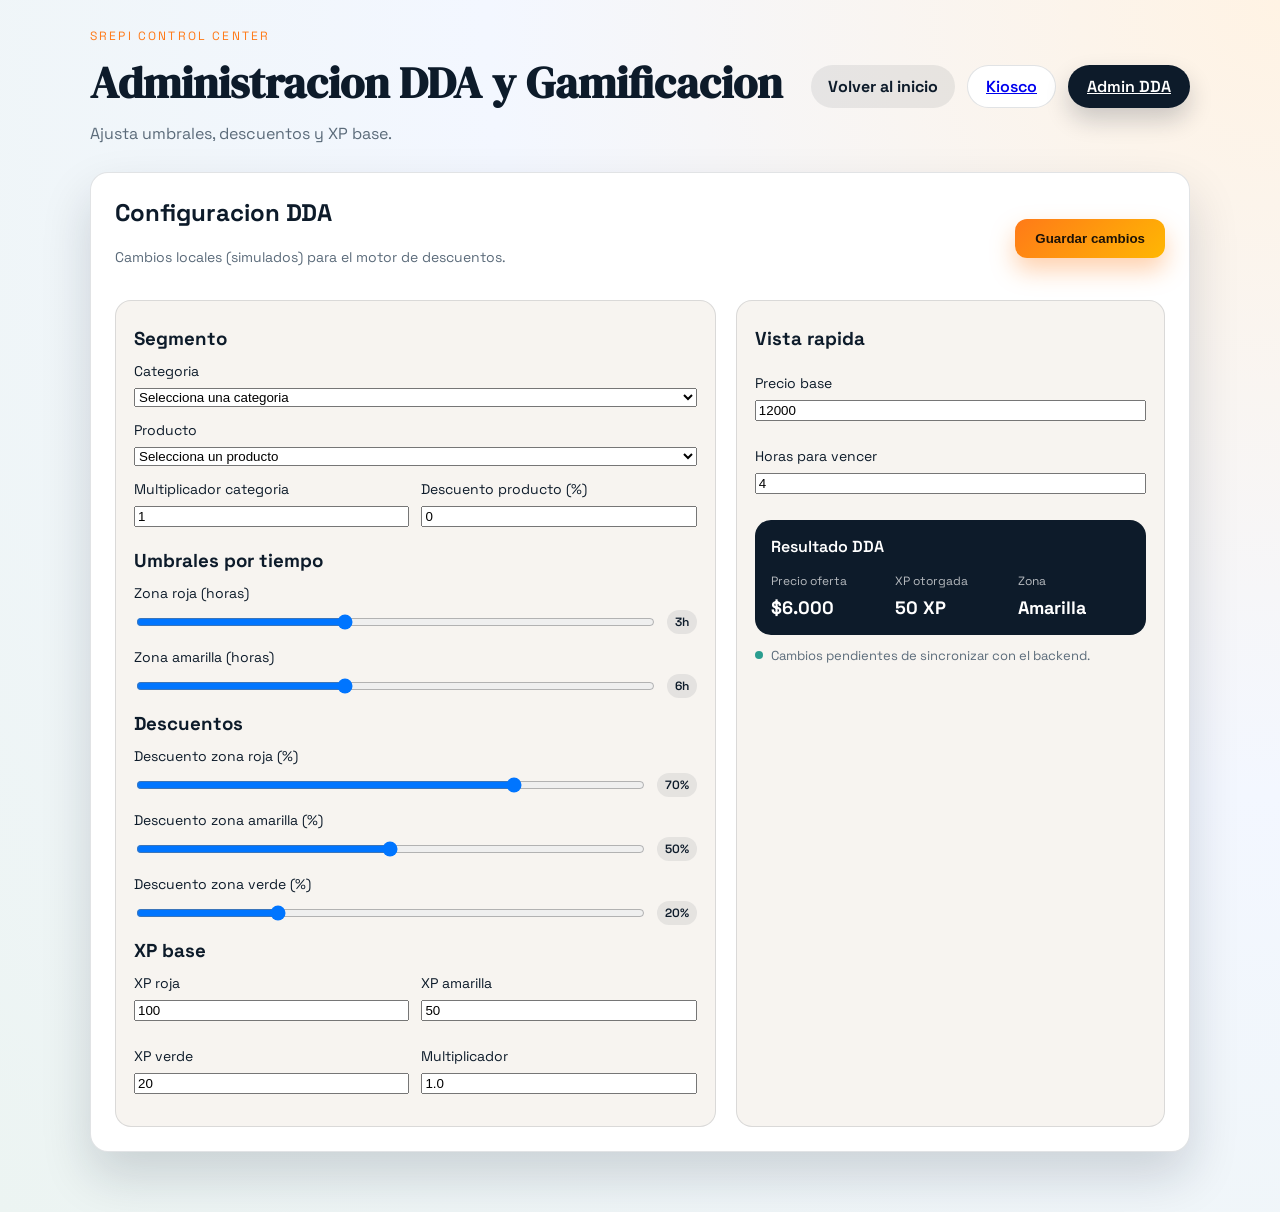
==== frontend/views/admin.html @ 781c7455 "feat: panel admin" ====
<!DOCTYPE html>
<html lang="es">
<head>
    <meta charset="UTF-8">
    <meta name="viewport" content="width=device-width, initial-width=1.0">
    <title>SREPI - Administracion DDA</title>
    <link rel="stylesheet" href="../css/style.css">
</head>
<body>
    <div class="page">
        <header class="hero">
            <div class="hero-text">
                <p class="eyebrow">SREPI Control Center</p>
                <h1>Administracion DDA y Gamificacion</h1>
                <p class="hero-sub">Ajusta umbrales, descuentos y XP base.</p>
            </div>
            <div class="hero-actions">
                <a class="btn-secundario" href="../index.html">Volver al inicio</a>
                <a class="tab-btn" href="./kiosco.html">Kiosco</a>
                <a class="tab-btn is-active" href="./admin.html">Admin DDA</a>
            </div>
        </header>

        <main class="views">
            <section class="view view-active">
                <div class="card admin-card">
                    <div class="admin-header">
                        <div>
                            <h2>Configuracion DDA</h2>
                            <p class="descripcion">Cambios locales (simulados) para el motor de descuentos.</p>
                        </div>
                        <div class="admin-actions">
                            <span id="guardar-estado" class="estado-guardado"></span>
                            <button class="btn-primario" id="guardar-config">Guardar cambios</button>
                        </div>
                    </div>

                    <div class="admin-grid">
                        <form class="panel" id="dda-form">
                            <h3>Segmento</h3>
                            <label class="field">
                                <span>Categoria</span>
                                <select id="categoria-select">
                                    <option value="">Selecciona una categoria</option>
                                </select>
                            </label>
                            <label class="field">
                                <span>Producto</span>
                                <select id="producto-select">
                                    <option value="">Selecciona un producto</option>
                                </select>
                            </label>
                            <div class="split">
                                <label class="field">
                                    <span>Multiplicador categoria</span>
                                    <input type="number" id="categoria-multiplicador" value="1.0" min="0.5" max="3" step="0.1">
                                </label>
                                <label class="field">
                                    <span>Descuento producto (%)</span>
                                    <input type="number" id="producto-descuento" value="0" min="-20" max="40" step="1">
                                </label>
                            </div>

                            <h3>Umbrales por tiempo</h3>
                            <label class="field">
                                <span>Zona roja (horas)</span>
                                <div class="field-row">
                                    <input type="range" id="dda-roja-horas" min="1" max="6" value="3">
                                    <span class="chip" id="dda-roja-horas-val">3h</span>
                                </div>
                            </label>
                            <label class="field">
                                <span>Zona amarilla (horas)</span>
                                <div class="field-row">
                                    <input type="range" id="dda-amarilla-horas" min="2" max="12" value="6">
                                    <span class="chip" id="dda-amarilla-horas-val">6h</span>
                                </div>
                            </label>

                            <h3>Descuentos</h3>
                            <label class="field">
                                <span>Descuento zona roja (%)</span>
                                <div class="field-row">
                                    <input type="range" id="dda-desc-roja" min="10" max="90" value="70">
                                    <span class="chip" id="dda-desc-roja-val">70%</span>
                                </div>
                            </label>
                            <label class="field">
                                <span>Descuento zona amarilla (%)</span>
                                <div class="field-row">
                                    <input type="range" id="dda-desc-amarilla" min="10" max="90" value="50">
                                    <span class="chip" id="dda-desc-amarilla-val">50%</span>
                                </div>
                            </label>
                            <label class="field">
                                <span>Descuento zona verde (%)</span>
                                <div class="field-row">
                                    <input type="range" id="dda-desc-verde" min="5" max="60" value="20">
                                    <span class="chip" id="dda-desc-verde-val">20%</span>
                                </div>
                            </label>

                            <h3>XP base</h3>
                            <div class="split">
                                <label class="field">
                                    <span>XP roja</span>
                                    <input type="number" id="xp-roja" value="100" min="10" step="10">
                                </label>
                                <label class="field">
                                    <span>XP amarilla</span>
                                    <input type="number" id="xp-amarilla" value="50" min="10" step="10">
                                </label>
                                <label class="field">
                                    <span>XP verde</span>
                                    <input type="number" id="xp-verde" value="20" min="5" step="5">
                                </label>
                                <label class="field">
                                    <span>Multiplicador</span>
                                    <input type="number" id="xp-multiplicador" value="1.0" min="0.5" max="3" step="0.1">
                                </label>
                            </div>
                        </form>

                        <div class="panel preview">
                            <h3>Vista rapida</h3>
                            <label class="field">
                                <span>Precio base</span>
                                <input type="number" id="preview-precio" value="12000" min="1000" step="500">
                            </label>
                            <label class="field">
                                <span>Horas para vencer</span>
                                <input type="number" id="preview-horas" value="4" min="1" step="1">
                            </label>

                            <div class="preview-card">
                                <p class="preview-title">Resultado DDA</p>
                                <div class="preview-grid">
                                    <div>
                                        <span class="muted">Precio oferta</span>
                                        <p class="preview-value" id="preview-precio-oferta">$0</p>
                                    </div>
                                    <div>
                                        <span class="muted">XP otorgada</span>
                                        <p class="preview-value" id="preview-xp">0 XP</p>
                                    </div>
                                    <div>
                                        <span class="muted">Zona</span>
                                        <p class="preview-value" id="preview-zona">-</p>
                                    </div>
                                </div>
                            </div>

                            <div class="panel-note">
                                <span class="dot"></span>
                                Cambios pendientes de sincronizar con el backend.
                            </div>
                        </div>
                    </div>
                </div>
            </section>
        </main>
    </div>

    <script src="../js/admin.js" defer></script>
</body>
</html>
---- frontend/css/style.css ----
@import url('https://fonts.googleapis.com/css2?family=DM+Serif+Display&family=Space+Grotesk:wght@400;500;600;700&display=swap');

:root {
    --ink: #0d1b2a;
    --muted: #5b6b7a;
    --accent: #ff7a18;
    --accent-2: #2a9d8f;
    --surface: #ffffff;
    --surface-2: #f7f4f0;
    --stroke: rgba(13, 27, 42, 0.12);
    --shadow: 0 24px 50px rgba(13, 27, 42, 0.16);
}

* {
    box-sizing: border-box;
}

body { 
    font-family: 'Space Grotesk', sans-serif; 
    color: var(--ink);
    text-align: center; 
    background: radial-gradient(circle at top right, #fff3e4 0%, #f3f7ff 45%, #ecf4f2 100%);
    margin: 0; 
    padding: 28px 20px 60px; 
}

.page {
    max-width: 1100px;
    margin: 0 auto;
}

.hero {
    display: flex;
    align-items: center;
    justify-content: space-between;
    gap: 20px;
    margin-bottom: 28px;
    text-align: left;
}

.hero-text h1 {
    font-family: 'DM Serif Display', serif;
    font-size: clamp(28px, 4vw, 44px);
    margin: 8px 0 10px;
}

.hero-sub {
    color: var(--muted);
    max-width: 520px;
    margin: 0;
}

.eyebrow {
    text-transform: uppercase;
    letter-spacing: 0.18em;
    font-size: 12px;
    color: var(--accent);
    margin: 0;
}

.hero-actions {
    display: flex;
    gap: 12px;
    flex-wrap: wrap;
}

.landing {
    display: flex;
    justify-content: center;
}

.landing-grid {
    display: grid;
    grid-template-columns: repeat(2, minmax(0, 1fr));
    gap: 20px;
    width: 100%;
}

.link-card {
    display: flex;
    flex-direction: column;
    justify-content: space-between;
    gap: 18px;
    padding: 24px;
    border-radius: 18px;
    text-align: left;
    text-decoration: none;
    color: inherit;
    background: var(--surface);
    border: 1px solid var(--stroke);
    box-shadow: var(--shadow);
    transition: transform 0.2s ease, box-shadow 0.2s ease;
}

.link-card:hover {
    transform: translateY(-4px);
    box-shadow: 0 28px 60px rgba(13, 27, 42, 0.2);
}

.link-eyebrow {
    text-transform: uppercase;
    letter-spacing: 0.18em;
    font-size: 11px;
    color: var(--accent-2);
    margin: 0 0 8px;
}

.link-cta {
    display: inline-flex;
    align-items: center;
    gap: 8px;
    font-weight: 700;
    color: var(--ink);
    padding: 10px 14px;
    border-radius: 999px;
    background: rgba(13, 27, 42, 0.08);
    width: fit-content;
}

.tab-btn {
    border: 1px solid var(--stroke);
    background: var(--surface);
    padding: 10px 18px;
    border-radius: 999px;
    font-weight: 600;
    cursor: pointer;
    transition: transform 0.2s ease, box-shadow 0.2s ease;
}

.tab-btn.is-active {
    background: var(--ink);
    color: #fff;
    box-shadow: 0 12px 24px rgba(13, 27, 42, 0.2);
}

.tab-btn:active {
    transform: translateY(1px);
}

.views {
    display: grid;
    gap: 24px;
}

.view {
    display: none;
}

.view-active {
    display: block;
    animation: fadeUp 0.35s ease;
}

.card {
    background: var(--surface);
    border-radius: 18px;
    padding: 24px;
    box-shadow: var(--shadow);
    border: 1px solid var(--stroke);
}

.contenedor { 
    max-width: 520px; 
    margin: 0 auto; 
}

h2 { 
    color: var(--ink); 
    margin-top: 0; 
}

.descripcion {
    color: var(--muted); 
    font-size: 14px;
}

/* Estilos de la etiqueta de red */
.badge-edge { 
    display: inline-block; 
    color: white; 
    padding: 5px 10px; 
    border-radius: 20px; 
    font-size: 12px; 
    font-weight: bold; 
    margin-bottom: 15px; 
}
.badge-online { background-color: #28a745; }
.badge-offline { background-color: #dc3545; }

/* Contenedores del escáner y resultados */
#reader { 
    width: 100%; 
    border-radius: 8px; 
    overflow: hidden; 
}

#resultado { 
    margin-top: 20px; 
    padding: 15px; 
    border-radius: 8px; 
    display: none; 
    text-align: left;
}

/* Estados de respuesta */
.success { background-color: #e8f5e9; border: 2px solid #28a745; }
.warning { background-color: #fff3cd; border: 2px solid #ffeeba; }
.error { background-color: #ffebee; border: 2px solid #dc3545; }

.datos p { margin: 5px 0; font-size: 15px; }

.btn-recargar { 
    background-color: #007bff; 
    color: white; 
    border: none; 
    padding: 10px 20px; 
    border-radius: 5px; 
    cursor: pointer; 
    margin-top: 15px; 
    width: 100%; 
    font-weight: bold;
}

.admin-card {
    text-align: left;
}

.admin-header {
    display: flex;
    align-items: center;
    justify-content: space-between;
    gap: 20px;
    margin-bottom: 20px;
}

.admin-actions {
    display: inline-flex;
    align-items: center;
    gap: 12px;
}

.estado-guardado {
    font-size: 12px;
    color: var(--muted);
}

.btn-primario {
    background: linear-gradient(135deg, var(--accent), #ffb703);
    color: #1c1208;
    border: none;
    padding: 12px 20px;
    border-radius: 12px;
    font-weight: 700;
    cursor: pointer;
    box-shadow: 0 12px 24px rgba(255, 122, 24, 0.35);
}

.btn-secundario {
    background: rgba(13, 27, 42, 0.08);
    color: var(--ink);
    border: 1px solid transparent;
    padding: 10px 16px;
    border-radius: 999px;
    font-weight: 700;
    text-decoration: none;
    display: inline-flex;
    align-items: center;
    gap: 8px;
}

.admin-grid {
    display: grid;
    grid-template-columns: minmax(0, 1.4fr) minmax(0, 1fr);
    gap: 20px;
}

.panel {
    background: var(--surface-2);
    padding: 18px;
    border-radius: 16px;
    border: 1px solid var(--stroke);
}

.panel h3 {
    margin: 8px 0 12px;
}

.field {
    display: flex;
    flex-direction: column;
    gap: 8px;
    margin-bottom: 14px;
    font-size: 14px;
}

.field input[type="number"],
.field input[type="range"] {
    width: 100%;
}

.field-row {
    display: flex;
    align-items: center;
    gap: 10px;
}

.chip {
    background: rgba(13, 27, 42, 0.08);
    padding: 4px 8px;
    border-radius: 999px;
    font-size: 12px;
    font-weight: 600;
}

.split {
    display: grid;
    grid-template-columns: repeat(2, minmax(0, 1fr));
    gap: 12px;
}

.preview {
    display: flex;
    flex-direction: column;
    gap: 12px;
}

.preview-card {
    background: #0d1b2a;
    color: #fff;
    border-radius: 16px;
    padding: 16px;
}

.preview-title {
    margin: 0 0 12px;
    font-weight: 600;
}

.preview-grid {
    display: grid;
    grid-template-columns: repeat(3, minmax(0, 1fr));
    gap: 12px;
}

.preview-value {
    font-size: 18px;
    font-weight: 700;
    margin: 6px 0 0;
}

.muted {
    color: rgba(255, 255, 255, 0.7);
    font-size: 12px;
}

.panel-note {
    display: flex;
    align-items: center;
    gap: 8px;
    font-size: 13px;
    color: var(--muted);
}

.dot {
    width: 8px;
    height: 8px;
    border-radius: 50%;
    background: var(--accent-2);
    display: inline-block;
}

@keyframes fadeUp {
    from {
        opacity: 0;
        transform: translateY(10px);
    }
    to {
        opacity: 1;
        transform: translateY(0);
    }
}

@media (max-width: 900px) {
    .hero {
        flex-direction: column;
        align-items: flex-start;
    }

    .landing-grid {
        grid-template-columns: 1fr;
    }

    .admin-grid {
        grid-template-columns: 1fr;
    }

    .preview-grid {
        grid-template-columns: 1fr;
    }
}
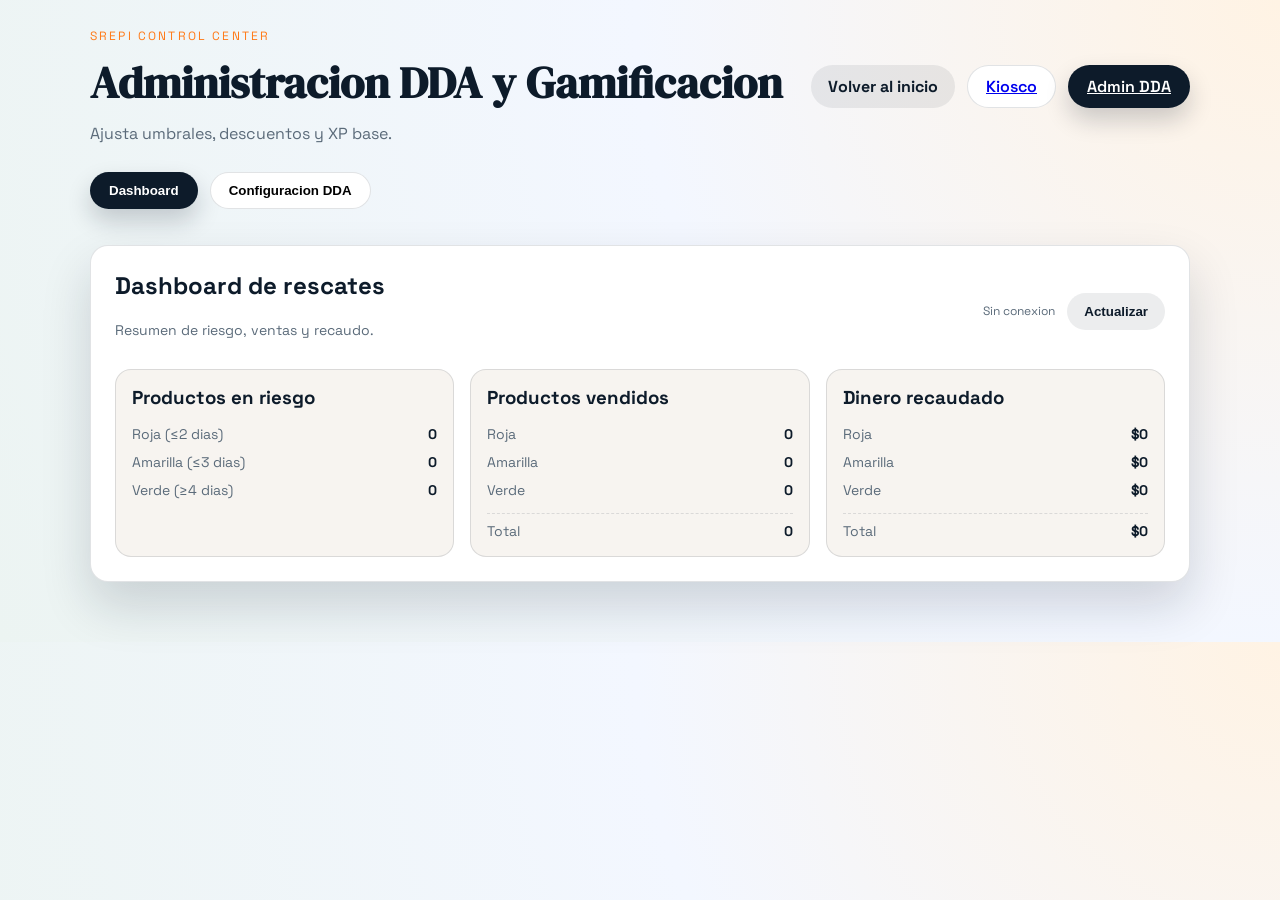
==== commit 4fb5838c: "feat: Dasboard panel admin" ====
--- a/frontend/views/admin.html
+++ b/frontend/views/admin.html
@@ -22,7 +22,85 @@
         </header>
 
         <main class="views">
-            <section class="view view-active">
+            <div class="admin-tabs">
+                <button class="tab-btn admin-tab is-active" data-target="dashboard-view">Dashboard</button>
+                <button class="tab-btn admin-tab" data-target="dda-view">Configuracion DDA</button>
+            </div>
+
+            <section class="view view-active" id="dashboard-view">
+                <div class="card dashboard-card">
+                    <div class="dashboard-header">
+                        <div>
+                            <h2>Dashboard de rescates</h2>
+                            <p class="descripcion">Resumen de riesgo, ventas y recaudo.</p>
+                        </div>
+                        <div class="dashboard-actions">
+                            <span id="dashboard-estado" class="estado-guardado"></span>
+                            <button class="btn-secundario" id="dashboard-refresh">Actualizar</button>
+                        </div>
+                    </div>
+
+                    <div class="dashboard-grid">
+                        <div class="metric-card">
+                            <h3>Productos en riesgo</h3>
+                            <div class="metric-row">
+                                <span class="metric-label">Roja (≤2 dias)</span>
+                                <span class="metric-value" id="riesgo-roja">0</span>
+                            </div>
+                            <div class="metric-row">
+                                <span class="metric-label">Amarilla (≤3 dias)</span>
+                                <span class="metric-value" id="riesgo-amarilla">0</span>
+                            </div>
+                            <div class="metric-row">
+                                <span class="metric-label">Verde (≥4 dias)</span>
+                                <span class="metric-value" id="riesgo-verde">0</span>
+                            </div>
+                        </div>
+
+                        <div class="metric-card">
+                            <h3>Productos vendidos</h3>
+                            <div class="metric-row">
+                                <span class="metric-label">Roja</span>
+                                <span class="metric-value" id="ventas-roja">0</span>
+                            </div>
+                            <div class="metric-row">
+                                <span class="metric-label">Amarilla</span>
+                                <span class="metric-value" id="ventas-amarilla">0</span>
+                            </div>
+                            <div class="metric-row">
+                                <span class="metric-label">Verde</span>
+                                <span class="metric-value" id="ventas-verde">0</span>
+                            </div>
+                            <div class="metric-row metric-total">
+                                <span class="metric-label">Total</span>
+                                <span class="metric-value" id="ventas-total">0</span>
+                            </div>
+                        </div>
+
+                        <div class="metric-card">
+                            <h3>Dinero recaudado</h3>
+                            <div class="metric-row">
+                                <span class="metric-label">Roja</span>
+                                <span class="metric-value" id="recaudo-roja">$0</span>
+                            </div>
+                            <div class="metric-row">
+                                <span class="metric-label">Amarilla</span>
+                                <span class="metric-value" id="recaudo-amarilla">$0</span>
+                            </div>
+                            <div class="metric-row">
+                                <span class="metric-label">Verde</span>
+                                <span class="metric-value" id="recaudo-verde">$0</span>
+                            </div>
+                            <div class="metric-row metric-total">
+                                <span class="metric-label">Total</span>
+                                <span class="metric-value" id="recaudo-total">$0</span>
+                            </div>
+                        </div>
+                    </div>
+                </div>
+            </section>
+
+            <section class="view" id="dda-view">
                 <div class="card admin-card">
                     <div class="admin-header">
                         <div>
@@ -35,6 +113,53 @@
                         </div>
                     </div>
 
+                    <div class="dda-hero">
+                        <div class="dda-hero-header">
+                            <h3>Configuracion del Motor DDA</h3>
+                            <span class="dda-hero-note">Los cambios se aplican automaticamente a los productos activos.</span>
+                        </div>
+                        <div class="dda-hero-grid">
+                            <div class="dda-slider">
+                                <div class="dda-slider-header">
+                                    <span class="dda-icon">🔻</span>
+                                    <span class="dda-label">Descuento max permitido</span>
+                                    <span class="dda-value" id="dda-desc-roja-val">70%</span>
+                                </div>
+                                <input type="range" id="dda-desc-roja" min="10" max="90" value="70">
+                            </div>
+                            <div class="dda-slider">
+                                <div class="dda-slider-header">
+                                    <span class="dda-icon">⏱️</span>
+                                    <span class="dda-label">Umbral (≤2 dias)</span>
+                                    <span class="dda-value" id="dda-roja-dias-val">2d</span>
+                                </div>
+                                <input type="range" id="dda-roja-dias" min="1" max="3" value="2">
+                            </div>
+                            <div class="dda-slider">
+                                <div class="dda-slider-header">
+                                    <span class="dda-icon">🏆</span>
+                                    <span class="dda-label">Multiplicador XP</span>
+                                    <span class="dda-value" id="xp-multiplicador-val">1.0x</span>
+                                </div>
+                                <input type="range" id="xp-multiplicador" min="0.5" max="3" step="0.1" value="1.0">
+                            </div>
+                            <div class="dda-slider">
+                                <div class="dda-slider-header">
+                                    <span class="dda-icon">🕒</span>
+                                    <span class="dda-label">Tiempo limite reserva</span>
+                                    <span class="dda-value" id="dda-reserva-valor-val">2 horas</span>
+                                </div>
+                                <div class="dda-reserva-row">
+                                    <input type="range" id="dda-reserva-valor" min="1" max="24" step="1" value="2">
+                                    <select id="dda-reserva-unidad">
+                                        <option value="horas">Horas</option>
+                                        <option value="dias">Dias</option>
+                                    </select>
+                                </div>
+                            </div>
+                        </div>
+                    </div>
+
                     <div class="admin-grid">
                         <form class="panel" id="dda-form">
                             <h3>Segmento</h3>
@@ -63,28 +188,14 @@
 
                             <h3>Umbrales por tiempo</h3>
                             <label class="field">
-                                <span>Zona roja (horas)</span>
+                                <span>Zona amarilla (dias)</span>
                                 <div class="field-row">
-                                    <input type="range" id="dda-roja-horas" min="1" max="6" value="3">
-                                    <span class="chip" id="dda-roja-horas-val">3h</span>
-                                </div>
-                            </label>
-                            <label class="field">
-                                <span>Zona amarilla (horas)</span>
-                                <div class="field-row">
-                                    <input type="range" id="dda-amarilla-horas" min="2" max="12" value="6">
-                                    <span class="chip" id="dda-amarilla-horas-val">6h</span>
+                                    <input type="range" id="dda-amarilla-dias" min="2" max="7" value="3">
+                                    <span class="chip" id="dda-amarilla-dias-val">3d</span>
                                 </div>
                             </label>
 
                             <h3>Descuentos</h3>
-                            <label class="field">
-                                <span>Descuento zona roja (%)</span>
-                                <div class="field-row">
-                                    <input type="range" id="dda-desc-roja" min="10" max="90" value="70">
-                                    <span class="chip" id="dda-desc-roja-val">70%</span>
-                                </div>
-                            </label>
                             <label class="field">
                                 <span>Descuento zona amarilla (%)</span>
                                 <div class="field-row">
@@ -114,10 +225,6 @@
                                     <span>XP verde</span>
                                     <input type="number" id="xp-verde" value="20" min="5" step="5">
                                 </label>
-                                <label class="field">
-                                    <span>Multiplicador</span>
-                                    <input type="number" id="xp-multiplicador" value="1.0" min="0.5" max="3" step="0.1">
-                                </label>
                             </div>
                         </form>
 
@@ -128,8 +235,8 @@
                                 <input type="number" id="preview-precio" value="12000" min="1000" step="500">
                             </label>
                             <label class="field">
-                                <span>Horas para vencer</span>
-                                <input type="number" id="preview-horas" value="4" min="1" step="1">
+                                <span>Dias para vencer</span>
+                                <input type="number" id="preview-dias" value="4" min="1" step="1">
                             </label>
 
                             <div class="preview-card">
--- a/frontend/css/style.css
+++ b/frontend/css/style.css
@@ -142,6 +142,12 @@
     gap: 24px;
 }
 
+.admin-tabs {
+    display: inline-flex;
+    gap: 12px;
+    margin-bottom: 12px;
+}
+
 .view {
     display: none;
 }
@@ -225,6 +231,108 @@
     text-align: left;
 }
 
+.dda-hero {
+    background: radial-gradient(circle at top left, rgba(255, 64, 64, 0.18), rgba(15, 10, 10, 0.95)),
+        linear-gradient(135deg, #241615, #140c0c 70%);
+    border-radius: 18px;
+    padding: 22px;
+    border: 1px solid rgba(255, 86, 86, 0.35);
+    box-shadow: 0 20px 40px rgba(15, 6, 6, 0.35);
+    color: #f4e7e2;
+    margin-bottom: 20px;
+}
+
+.dda-hero-header {
+    display: flex;
+    align-items: center;
+    justify-content: space-between;
+    gap: 16px;
+    margin-bottom: 18px;
+}
+
+.dda-hero-header h3 {
+    margin: 0;
+    font-size: 20px;
+    font-weight: 700;
+    color: #ff6b6b;
+}
+
+.dda-hero-note {
+    font-size: 12px;
+    color: rgba(244, 231, 226, 0.7);
+}
+
+.dda-hero-grid {
+    display: grid;
+    grid-template-columns: repeat(4, minmax(0, 1fr));
+    gap: 16px;
+}
+
+.dda-slider {
+    background: rgba(255, 255, 255, 0.04);
+    border: 1px solid rgba(255, 255, 255, 0.08);
+    border-radius: 14px;
+    padding: 14px;
+    display: flex;
+    flex-direction: column;
+    gap: 12px;
+}
+
+.dda-slider-header {
+    display: flex;
+    align-items: center;
+    justify-content: space-between;
+    gap: 8px;
+    font-size: 13px;
+}
+
+.dda-icon {
+    font-size: 14px;
+}
+
+.dda-label {
+    flex: 1;
+}
+
+.dda-value {
+    font-weight: 700;
+    color: #ff8b8b;
+}
+
+.dda-hero input[type="range"] {
+    width: 100%;
+    appearance: none;
+    height: 6px;
+    border-radius: 999px;
+    background: rgba(255, 255, 255, 0.12);
+    outline: none;
+}
+
+.dda-hero input[type="range"]::-webkit-slider-thumb {
+    appearance: none;
+    width: 18px;
+    height: 18px;
+    border-radius: 50%;
+    background: #ff3b3b;
+    box-shadow: 0 0 12px rgba(255, 59, 59, 0.6);
+    border: 2px solid #ffe0e0;
+}
+
+.dda-hero input[type="range"]::-moz-range-thumb {
+    width: 18px;
+    height: 18px;
+    border-radius: 50%;
+    background: #ff3b3b;
+    box-shadow: 0 0 12px rgba(255, 59, 59, 0.6);
+    border: 2px solid #ffe0e0;
+}
+
+.dda-hero input[type="range"]::-moz-range-track {
+    height: 6px;
+    border-radius: 999px;
+    background: rgba(255, 255, 255, 0.12);
+}
+
 .admin-header {
     display: flex;
     align-items: center;
@@ -324,6 +432,65 @@
     gap: 12px;
 }
 
+.dashboard-card {
+    text-align: left;
+}
+
+.dashboard-header {
+    display: flex;
+    align-items: center;
+    justify-content: space-between;
+    gap: 16px;
+    margin-bottom: 16px;
+}
+
+.dashboard-actions {
+    display: inline-flex;
+    align-items: center;
+    gap: 12px;
+}
+
+.dashboard-grid {
+    display: grid;
+    grid-template-columns: repeat(3, minmax(0, 1fr));
+    gap: 16px;
+}
+
+.metric-card {
+    background: var(--surface-2);
+    border: 1px solid var(--stroke);
+    border-radius: 16px;
+    padding: 16px;
+    display: flex;
+    flex-direction: column;
+    gap: 10px;
+}
+
+.metric-card h3 {
+    margin: 0 0 6px;
+}
+
+.metric-row {
+    display: flex;
+    justify-content: space-between;
+    align-items: center;
+    font-size: 14px;
+}
+
+.metric-label {
+    color: var(--muted);
+}
+
+.metric-value {
+    font-weight: 700;
+}
+
+.metric-total {
+    border-top: 1px dashed var(--stroke);
+    padding-top: 8px;
+    margin-top: 4px;
+}
+
 .preview-card {
     background: #0d1b2a;
     color: #fff;
@@ -397,4 +564,31 @@
     .preview-grid {
         grid-template-columns: 1fr;
     }
+
+    .dda-hero-grid {
+        grid-template-columns: 1fr;
+    }
+
+    .dashboard-grid {
+        grid-template-columns: 1fr;
+    }
+}
+
+.dda-reserva-row {
+    display: flex;
+    align-items: center;
+    gap: 10px;
+}
+
+.dda-reserva-row select {
+    background: rgba(255, 255, 255, 0.08);
+    color: #f4e7e2;
+    border: 1px solid rgba(255, 255, 255, 0.2);
+    border-radius: 10px;
+    padding: 6px 10px;
+    font-size: 12px;
+}
+
+.dda-reserva-row option {
+    color: #0d1b2a;
 }
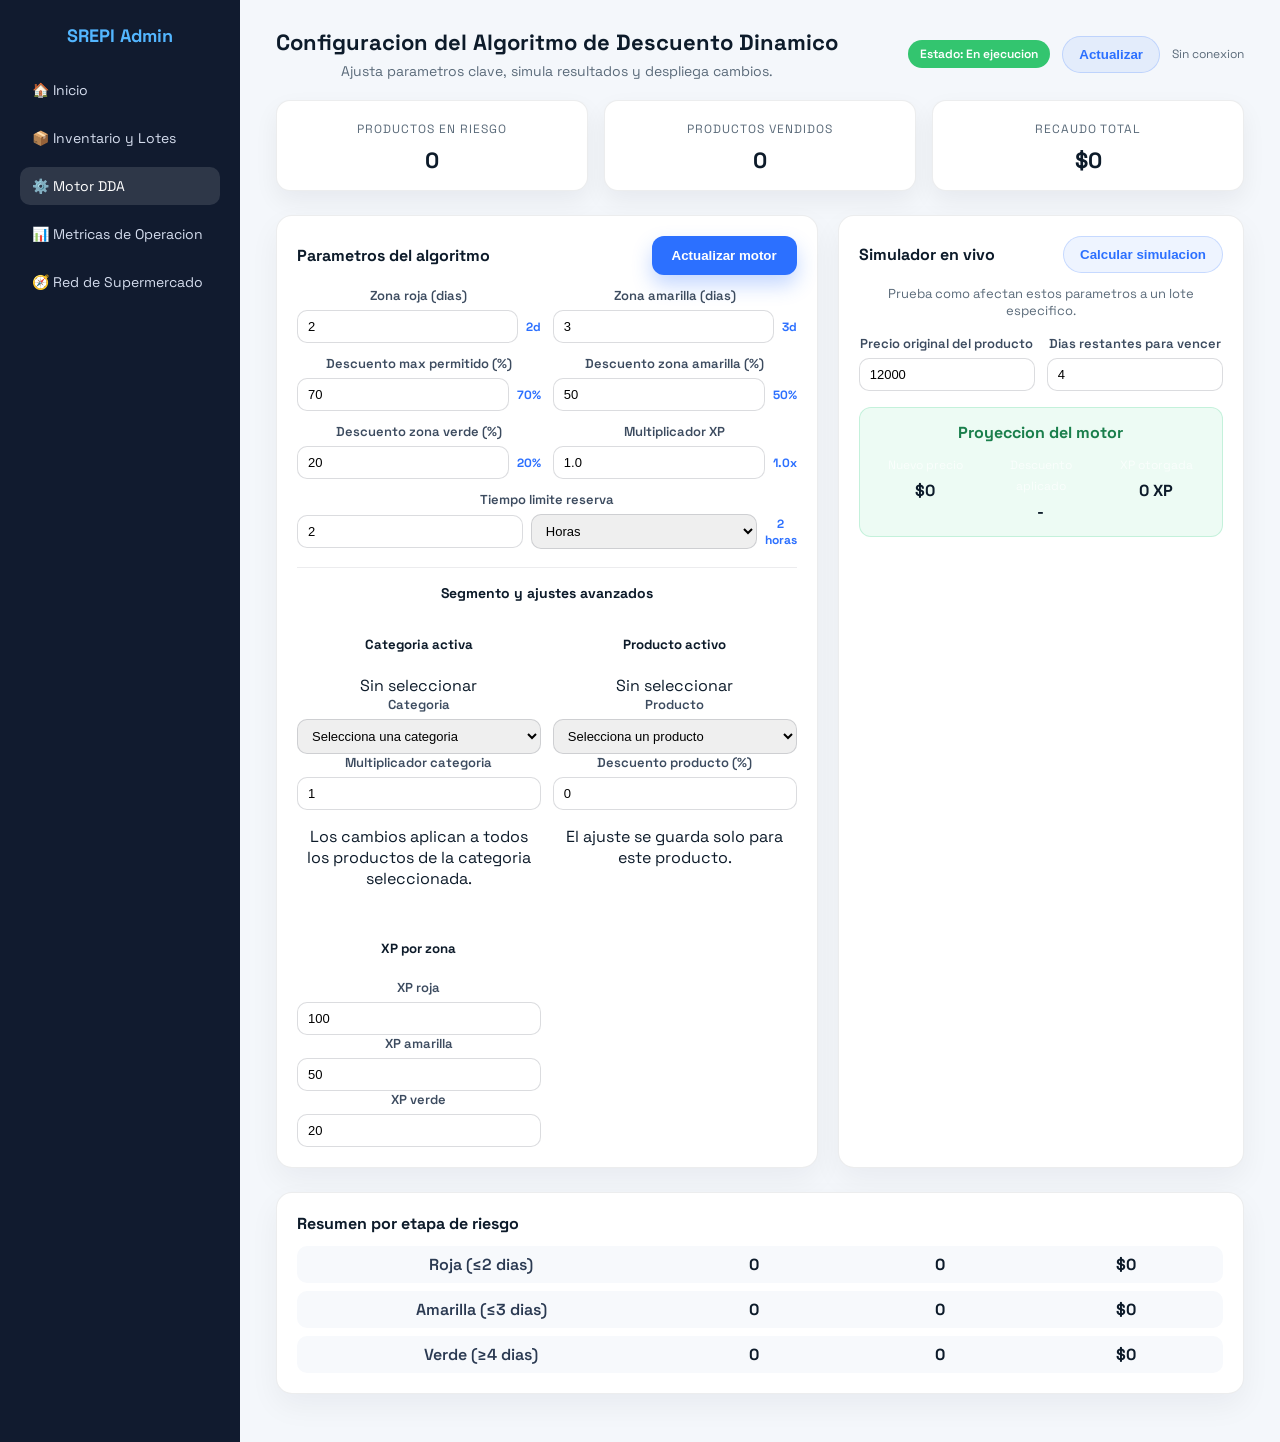
==== commit 628a5c6f: "feat: Ajustes visuales  panel admin" ====
--- a/frontend/views/admin.html
+++ b/frontend/views/admin.html
@@ -6,261 +6,232 @@
     <title>SREPI - Administracion DDA</title>
     <link rel="stylesheet" href="../css/style.css">
 </head>
-<body>
-    <div class="page">
-        <header class="hero">
-            <div class="hero-text">
-                <p class="eyebrow">SREPI Control Center</p>
-                <h1>Administracion DDA y Gamificacion</h1>
-                <p class="hero-sub">Ajusta umbrales, descuentos y XP base.</p>
-            </div>
-            <div class="hero-actions">
-                <a class="btn-secundario" href="../index.html">Volver al inicio</a>
-                <a class="tab-btn" href="./kiosco.html">Kiosco</a>
-                <a class="tab-btn is-active" href="./admin.html">Admin DDA</a>
-            </div>
-        </header>
-
-        <main class="views">
-            <div class="admin-tabs">
-                <button class="tab-btn admin-tab is-active" data-target="dashboard-view">Dashboard</button>
-                <button class="tab-btn admin-tab" data-target="dda-view">Configuracion DDA</button>
-            </div>
-
-            <section class="view view-active" id="dashboard-view">
-                <div class="card dashboard-card">
-                    <div class="dashboard-header">
-                        <div>
-                            <h2>Dashboard de rescates</h2>
-                            <p class="descripcion">Resumen de riesgo, ventas y recaudo.</p>
-                        </div>
-                        <div class="dashboard-actions">
-                            <span id="dashboard-estado" class="estado-guardado"></span>
-                            <button class="btn-secundario" id="dashboard-refresh">Actualizar</button>
-                        </div>
-                    </div>
-
-                    <div class="dashboard-grid">
-                        <div class="metric-card">
-                            <h3>Productos en riesgo</h3>
-                            <div class="metric-row">
-                                <span class="metric-label">Roja (≤2 dias)</span>
-                                <span class="metric-value" id="riesgo-roja">0</span>
-                            </div>
-                            <div class="metric-row">
-                                <span class="metric-label">Amarilla (≤3 dias)</span>
-                                <span class="metric-value" id="riesgo-amarilla">0</span>
-                            </div>
-                            <div class="metric-row">
-                                <span class="metric-label">Verde (≥4 dias)</span>
-                                <span class="metric-value" id="riesgo-verde">0</span>
-                            </div>
-                        </div>
-
-                        <div class="metric-card">
-                            <h3>Productos vendidos</h3>
-                            <div class="metric-row">
-                                <span class="metric-label">Roja</span>
-                                <span class="metric-value" id="ventas-roja">0</span>
-                            </div>
-                            <div class="metric-row">
-                                <span class="metric-label">Amarilla</span>
-                                <span class="metric-value" id="ventas-amarilla">0</span>
-                            </div>
-                            <div class="metric-row">
-                                <span class="metric-label">Verde</span>
-                                <span class="metric-value" id="ventas-verde">0</span>
-                            </div>
-                            <div class="metric-row metric-total">
-                                <span class="metric-label">Total</span>
-                                <span class="metric-value" id="ventas-total">0</span>
-                            </div>
-                        </div>
-
-                        <div class="metric-card">
-                            <h3>Dinero recaudado</h3>
-                            <div class="metric-row">
-                                <span class="metric-label">Roja</span>
-                                <span class="metric-value" id="recaudo-roja">$0</span>
-                            </div>
-                            <div class="metric-row">
-                                <span class="metric-label">Amarilla</span>
-                                <span class="metric-value" id="recaudo-amarilla">$0</span>
-                            </div>
-                            <div class="metric-row">
-                                <span class="metric-label">Verde</span>
-                                <span class="metric-value" id="recaudo-verde">$0</span>
-                            </div>
-                            <div class="metric-row metric-total">
-                                <span class="metric-label">Total</span>
-                                <span class="metric-value" id="recaudo-total">$0</span>
-                            </div>
-                        </div>
-                    </div>
+<body class="admin-page">
+    <div class="admin-shell">
+        <aside class="admin-sidebar">
+            <div class="sidebar-brand">SREPI Admin</div>
+            <nav class="sidebar-nav">
+                <a class="sidebar-link" href="../index.html">🏠 Inicio</a>
+                <a class="sidebar-link" href="#">📦 Inventario y Lotes</a>
+                <a class="sidebar-link is-active" href="./admin.html">⚙️ Motor DDA</a>
+                <a class="sidebar-link" href="./dashboard.html">📊 Metricas de Operacion</a>
+                <a class="sidebar-link" href="#">🧭 Red de Supermercado</a>
+            </nav>
+        </aside>
+
+        <main class="admin-main">
+            <header class="admin-topbar">
+                <div>
+                    <p class="admin-title">Configuracion del Algoritmo de Descuento Dinamico</p>
+                    <p class="admin-sub">Ajusta parametros clave, simula resultados y despliega cambios.</p>
+                </div>
+                <div class="admin-status">
+                    <span class="status-pill">Estado: En ejecucion</span>
+                    <button class="btn-secundario" id="dashboard-refresh">Actualizar</button>
+                    <span id="dashboard-estado" class="estado-guardado"></span>
+                </div>
+            </header>
+
+            <section class="admin-stats">
+                <div class="stat-card">
+                    <span class="stat-label">Productos en riesgo</span>
+                    <span class="stat-value" id="riesgo-total">0</span>
+                </div>
+                <div class="stat-card">
+                    <span class="stat-label">Productos vendidos</span>
+                    <span class="stat-value" id="ventas-total">0</span>
+                </div>
+                <div class="stat-card">
+                    <span class="stat-label">Recaudo total</span>
+                    <span class="stat-value" id="recaudo-total">$0</span>
                 </div>
             </section>
 
-            <section class="view" id="dda-view">
-                <div class="card admin-card">
-                    <div class="admin-header">
-                        <div>
-                            <h2>Configuracion DDA</h2>
-                            <p class="descripcion">Cambios locales (simulados) para el motor de descuentos.</p>
-                        </div>
-                        <div class="admin-actions">
+            <section class="admin-panels">
+                <div class="panel-card">
+                    <div class="panel-header">
+                        <h3>Parametros del algoritmo</h3>
+                        <div class="panel-actions">
                             <span id="guardar-estado" class="estado-guardado"></span>
-                            <button class="btn-primario" id="guardar-config">Guardar cambios</button>
-                        </div>
-                    </div>
-
-                    <div class="dda-hero">
-                        <div class="dda-hero-header">
-                            <h3>Configuracion del Motor DDA</h3>
-                            <span class="dda-hero-note">Los cambios se aplican automaticamente a los productos activos.</span>
-                        </div>
-                        <div class="dda-hero-grid">
-                            <div class="dda-slider">
-                                <div class="dda-slider-header">
-                                    <span class="dda-icon">🔻</span>
-                                    <span class="dda-label">Descuento max permitido</span>
-                                    <span class="dda-value" id="dda-desc-roja-val">70%</span>
-                                </div>
-                                <input type="range" id="dda-desc-roja" min="10" max="90" value="70">
-                            </div>
-                            <div class="dda-slider">
-                                <div class="dda-slider-header">
-                                    <span class="dda-icon">⏱️</span>
-                                    <span class="dda-label">Umbral (≤2 dias)</span>
-                                    <span class="dda-value" id="dda-roja-dias-val">2d</span>
-                                </div>
-                                <input type="range" id="dda-roja-dias" min="1" max="3" value="2">
-                            </div>
-                            <div class="dda-slider">
-                                <div class="dda-slider-header">
-                                    <span class="dda-icon">🏆</span>
-                                    <span class="dda-label">Multiplicador XP</span>
-                                    <span class="dda-value" id="xp-multiplicador-val">1.0x</span>
-                                </div>
-                                <input type="range" id="xp-multiplicador" min="0.5" max="3" step="0.1" value="1.0">
-                            </div>
-                            <div class="dda-slider">
-                                <div class="dda-slider-header">
-                                    <span class="dda-icon">🕒</span>
-                                    <span class="dda-label">Tiempo limite reserva</span>
-                                    <span class="dda-value" id="dda-reserva-valor-val">2 horas</span>
-                                </div>
-                                <div class="dda-reserva-row">
-                                    <input type="range" id="dda-reserva-valor" min="1" max="24" step="1" value="2">
-                                    <select id="dda-reserva-unidad">
-                                        <option value="horas">Horas</option>
-                                        <option value="dias">Dias</option>
+                            <button class="btn-primario" id="guardar-config">Actualizar motor</button>
+                        </div>
+                    </div>
+
+                    <div class="param-grid">
+                        <label class="param-field">
+                            <span class="param-label">Zona roja (dias)</span>
+                            <div class="param-control">
+                                <input type="number" id="dda-roja-dias" value="2" min="1" max="3" step="1">
+                                <span class="param-value" id="dda-roja-dias-val">2d</span>
+                            </div>
+                        </label>
+                        <label class="param-field">
+                            <span class="param-label">Zona amarilla (dias)</span>
+                            <div class="param-control">
+                                <input type="number" id="dda-amarilla-dias" value="3" min="2" max="7" step="1">
+                                <span class="param-value" id="dda-amarilla-dias-val">3d</span>
+                            </div>
+                        </label>
+                        <label class="param-field">
+                            <span class="param-label">Descuento max permitido (%)</span>
+                            <div class="param-control">
+                                <input type="number" id="dda-desc-roja" value="70" min="10" max="90" step="1">
+                                <span class="param-value" id="dda-desc-roja-val">70%</span>
+                            </div>
+                        </label>
+                        <label class="param-field">
+                            <span class="param-label">Descuento zona amarilla (%)</span>
+                            <div class="param-control">
+                                <input type="number" id="dda-desc-amarilla" value="50" min="10" max="90" step="1">
+                                <span class="param-value" id="dda-desc-amarilla-val">50%</span>
+                            </div>
+                        </label>
+                        <label class="param-field">
+                            <span class="param-label">Descuento zona verde (%)</span>
+                            <div class="param-control">
+                                <input type="number" id="dda-desc-verde" value="20" min="5" max="60" step="1">
+                                <span class="param-value" id="dda-desc-verde-val">20%</span>
+                            </div>
+                        </label>
+                        <label class="param-field">
+                            <span class="param-label">Multiplicador XP</span>
+                            <div class="param-control">
+                                <input type="number" id="xp-multiplicador" value="1.0" min="0.5" max="3" step="0.1">
+                                <span class="param-value" id="xp-multiplicador-val">1.0x</span>
+                            </div>
+                        </label>
+                        <label class="param-field param-field-wide">
+                            <span class="param-label">Tiempo limite reserva</span>
+                            <div class="param-inline">
+                                <input type="number" id="dda-reserva-valor" value="2" min="1" max="24" step="1">
+                                <select id="dda-reserva-unidad">
+                                    <option value="horas">Horas</option>
+                                    <option value="dias">Dias</option>
+                                </select>
+                                <span class="param-value" id="dda-reserva-valor-val">2 horas</span>
+                            </div>
+                        </label>
+                    </div>
+
+                    <div class="segmento-block">
+                        <h4>Segmento y ajustes avanzados</h4>
+                        <div class="segmento-grid">
+                            <div class="segment-card">
+                                <div class="segment-card-header">
+                                    <h5>Categoria activa</h5>
+                                    <span class="segment-tag" id="segmento-categoria-actual">Sin seleccionar</span>
+                                </div>
+                                <label class="param-field">
+                                    <span class="param-label">Categoria</span>
+                                    <select id="categoria-select">
+                                        <option value="">Selecciona una categoria</option>
                                     </select>
-                                </div>
-                            </div>
-                        </div>
-                    </div>
-
-                    <div class="admin-grid">
-                        <form class="panel" id="dda-form">
-                            <h3>Segmento</h3>
-                            <label class="field">
-                                <span>Categoria</span>
-                                <select id="categoria-select">
-                                    <option value="">Selecciona una categoria</option>
-                                </select>
-                            </label>
-                            <label class="field">
-                                <span>Producto</span>
-                                <select id="producto-select">
-                                    <option value="">Selecciona un producto</option>
-                                </select>
-                            </label>
-                            <div class="split">
-                                <label class="field">
-                                    <span>Multiplicador categoria</span>
+                                </label>
+                                <label class="param-field">
+                                    <span class="param-label">Multiplicador categoria</span>
                                     <input type="number" id="categoria-multiplicador" value="1.0" min="0.5" max="3" step="0.1">
                                 </label>
-                                <label class="field">
-                                    <span>Descuento producto (%)</span>
+                                <p class="segment-note">Los cambios aplican a todos los productos de la categoria seleccionada.</p>
+                            </div>
+                            <div class="segment-card">
+                                <div class="segment-card-header">
+                                    <h5>Producto activo</h5>
+                                    <span class="segment-tag" id="segmento-producto-actual">Sin seleccionar</span>
+                                </div>
+                                <label class="param-field">
+                                    <span class="param-label">Producto</span>
+                                    <select id="producto-select">
+                                        <option value="">Selecciona un producto</option>
+                                    </select>
+                                </label>
+                                <label class="param-field">
+                                    <span class="param-label">Descuento producto (%)</span>
                                     <input type="number" id="producto-descuento" value="0" min="-20" max="40" step="1">
                                 </label>
-                            </div>
-
-                            <h3>Umbrales por tiempo</h3>
-                            <label class="field">
-                                <span>Zona amarilla (dias)</span>
-                                <div class="field-row">
-                                    <input type="range" id="dda-amarilla-dias" min="2" max="7" value="3">
-                                    <span class="chip" id="dda-amarilla-dias-val">3d</span>
-                                </div>
-                            </label>
-
-                            <h3>Descuentos</h3>
-                            <label class="field">
-                                <span>Descuento zona amarilla (%)</span>
-                                <div class="field-row">
-                                    <input type="range" id="dda-desc-amarilla" min="10" max="90" value="50">
-                                    <span class="chip" id="dda-desc-amarilla-val">50%</span>
-                                </div>
-                            </label>
-                            <label class="field">
-                                <span>Descuento zona verde (%)</span>
-                                <div class="field-row">
-                                    <input type="range" id="dda-desc-verde" min="5" max="60" value="20">
-                                    <span class="chip" id="dda-desc-verde-val">20%</span>
-                                </div>
-                            </label>
-
-                            <h3>XP base</h3>
-                            <div class="split">
-                                <label class="field">
-                                    <span>XP roja</span>
-                                    <input type="number" id="xp-roja" value="100" min="10" step="10">
-                                </label>
-                                <label class="field">
-                                    <span>XP amarilla</span>
-                                    <input type="number" id="xp-amarilla" value="50" min="10" step="10">
-                                </label>
-                                <label class="field">
-                                    <span>XP verde</span>
-                                    <input type="number" id="xp-verde" value="20" min="5" step="5">
-                                </label>
-                            </div>
-                        </form>
-
-                        <div class="panel preview">
-                            <h3>Vista rapida</h3>
-                            <label class="field">
-                                <span>Precio base</span>
-                                <input type="number" id="preview-precio" value="12000" min="1000" step="500">
-                            </label>
-                            <label class="field">
-                                <span>Dias para vencer</span>
-                                <input type="number" id="preview-dias" value="4" min="1" step="1">
-                            </label>
-
-                            <div class="preview-card">
-                                <p class="preview-title">Resultado DDA</p>
-                                <div class="preview-grid">
-                                    <div>
-                                        <span class="muted">Precio oferta</span>
-                                        <p class="preview-value" id="preview-precio-oferta">$0</p>
-                                    </div>
-                                    <div>
-                                        <span class="muted">XP otorgada</span>
-                                        <p class="preview-value" id="preview-xp">0 XP</p>
-                                    </div>
-                                    <div>
-                                        <span class="muted">Zona</span>
-                                        <p class="preview-value" id="preview-zona">-</p>
-                                    </div>
-                                </div>
-                            </div>
-
-                            <div class="panel-note">
-                                <span class="dot"></span>
-                                Cambios pendientes de sincronizar con el backend.
-                            </div>
+                                <p class="segment-note">El ajuste se guarda solo para este producto.</p>
+                            </div>
+                            <div class="segment-card segment-card-wide">
+                                <div class="segment-card-header">
+                                    <h5>XP por zona</h5>
+                                </div>
+                                <div class="segment-xp-grid">
+                                    <label class="param-field">
+                                        <span class="param-label">XP roja</span>
+                                        <input type="number" id="xp-roja" value="100" min="10" step="10">
+                                    </label>
+                                    <label class="param-field">
+                                        <span class="param-label">XP amarilla</span>
+                                        <input type="number" id="xp-amarilla" value="50" min="10" step="10">
+                                    </label>
+                                    <label class="param-field">
+                                        <span class="param-label">XP verde</span>
+                                        <input type="number" id="xp-verde" value="20" min="5" step="5">
+                                    </label>
+                                </div>
+                            </div>
+                        </div>
+                    </div>
+                </div>
+
+                <div class="panel-card">
+                    <div class="panel-header">
+                        <h3>Simulador en vivo</h3>
+                        <button class="btn-secundario" type="button" id="simulador-btn">Calcular simulacion</button>
+                    </div>
+                    <p class="panel-sub">Prueba como afectan estos parametros a un lote especifico.</p>
+                    <div class="sim-grid">
+                        <label class="param-field">
+                            <span class="param-label">Precio original del producto</span>
+                            <input type="number" id="preview-precio" value="12000" min="1000" step="500">
+                        </label>
+                        <label class="param-field">
+                            <span class="param-label">Dias restantes para vencer</span>
+                            <input type="number" id="preview-dias" value="4" min="1" step="1">
+                        </label>
+                    </div>
+                    <div class="resultado-card">
+                        <p class="resultado-title">Proyeccion del motor</p>
+                        <div class="resultado-grid">
+                            <div>
+                                <span class="muted">Nuevo precio</span>
+                                <p class="resultado-value" id="preview-precio-oferta">$0</p>
+                            </div>
+                            <div>
+                                <span class="muted">Descuento aplicado</span>
+                                <p class="resultado-value" id="preview-zona">-</p>
+                            </div>
+                            <div>
+                                <span class="muted">XP otorgada</span>
+                                <p class="resultado-value" id="preview-xp">0 XP</p>
+                            </div>
+                        </div>
+                    </div>
+                </div>
+            </section>
+
+            <section class="admin-detail">
+                <div class="panel-card">
+                    <div class="panel-header">
+                        <h3>Resumen por etapa de riesgo</h3>
+                    </div>
+                    <div class="risk-grid">
+                        <div class="risk-row">
+                            <span class="risk-label">Roja (≤2 dias)</span>
+                            <span class="risk-value" id="riesgo-roja">0</span>
+                            <span class="risk-value" id="ventas-roja">0</span>
+                            <span class="risk-value" id="recaudo-roja">$0</span>
+                        </div>
+                        <div class="risk-row">
+                            <span class="risk-label">Amarilla (≤3 dias)</span>
+                            <span class="risk-value" id="riesgo-amarilla">0</span>
+                            <span class="risk-value" id="ventas-amarilla">0</span>
+                            <span class="risk-value" id="recaudo-amarilla">$0</span>
+                        </div>
+                        <div class="risk-row">
+                            <span class="risk-label">Verde (≥4 dias)</span>
+                            <span class="risk-value" id="riesgo-verde">0</span>
+                            <span class="risk-value" id="ventas-verde">0</span>
+                            <span class="risk-value" id="recaudo-verde">$0</span>
                         </div>
                     </div>
                 </div>
--- a/frontend/css/style.css
+++ b/frontend/css/style.css
@@ -432,64 +432,6 @@
     gap: 12px;
 }
 
-.dashboard-card {
-    text-align: left;
-}
-
-.dashboard-header {
-    display: flex;
-    align-items: center;
-    justify-content: space-between;
-    gap: 16px;
-    margin-bottom: 16px;
-}
-
-.dashboard-actions {
-    display: inline-flex;
-    align-items: center;
-    gap: 12px;
-}
-
-.dashboard-grid {
-    display: grid;
-    grid-template-columns: repeat(3, minmax(0, 1fr));
-    gap: 16px;
-}
-
-.metric-card {
-    background: var(--surface-2);
-    border: 1px solid var(--stroke);
-    border-radius: 16px;
-    padding: 16px;
-    display: flex;
-    flex-direction: column;
-    gap: 10px;
-}
-
-.metric-card h3 {
-    margin: 0 0 6px;
-}
-
-.metric-row {
-    display: flex;
-    justify-content: space-between;
-    align-items: center;
-    font-size: 14px;
-}
-
-.metric-label {
-    color: var(--muted);
-}
-
-.metric-value {
-    font-weight: 700;
-}
-
-.metric-total {
-    border-top: 1px dashed var(--stroke);
-    padding-top: 8px;
-    margin-top: 4px;
-}
 
 .preview-card {
     background: #0d1b2a;
@@ -535,6 +477,7 @@
     background: var(--accent-2);
     display: inline-block;
 }
+/* Contenedor estricto para evitar el bug de scroll infinito en Chart.js */
 
 @keyframes fadeUp {
     from {
@@ -569,8 +512,40 @@
         grid-template-columns: 1fr;
     }
 
-    .dashboard-grid {
+
+    .admin-shell {
         grid-template-columns: 1fr;
+    }
+
+    .admin-sidebar {
+        flex-direction: row;
+        flex-wrap: wrap;
+        align-items: center;
+        justify-content: space-between;
+    }
+
+    .sidebar-nav {
+        flex-direction: row;
+        flex-wrap: wrap;
+    }
+
+    .admin-topbar {
+        flex-direction: column;
+        align-items: flex-start;
+    }
+
+    .admin-stats,
+    .admin-panels,
+    .param-grid,
+    .segmento-grid,
+    .sim-grid,
+    .resultado-grid {
+        grid-template-columns: 1fr;
+    }
+
+    .risk-row {
+        grid-template-columns: 1fr;
+        gap: 6px;
     }
 }
 
@@ -591,4 +566,291 @@
 
 .dda-reserva-row option {
     color: #0d1b2a;
+}
+
+.admin-page {
+    background: #f4f7fb;
+    padding: 0;
+}
+
+.admin-shell {
+    display: grid;
+    grid-template-columns: 240px 1fr;
+    min-height: 100vh;
+}
+
+.admin-sidebar {
+    background: #111b2f;
+    color: #d5ddee;
+    padding: 24px 20px;
+    display: flex;
+    flex-direction: column;
+    gap: 24px;
+}
+
+.sidebar-brand {
+    font-weight: 700;
+    font-size: 18px;
+    color: #53b6ff;
+}
+
+.sidebar-nav {
+    display: flex;
+    flex-direction: column;
+    gap: 10px;
+}
+
+.sidebar-link {
+    text-decoration: none;
+    color: inherit;
+    padding: 10px 12px;
+    border-radius: 10px;
+    background: transparent;
+    font-size: 14px;
+    display: flex;
+    align-items: center;
+    gap: 10px;
+}
+
+.sidebar-link.is-active {
+    background: rgba(255, 255, 255, 0.12);
+    color: #ffffff;
+}
+
+.admin-main {
+    padding: 28px 36px 48px;
+}
+
+.admin-topbar {
+    display: flex;
+    align-items: center;
+    justify-content: space-between;
+    gap: 20px;
+    margin-bottom: 20px;
+}
+
+.admin-title {
+    font-size: 22px;
+    font-weight: 700;
+    margin: 0 0 6px;
+}
+
+.admin-sub {
+    margin: 0;
+    color: var(--muted);
+    font-size: 14px;
+}
+
+.admin-status {
+    display: flex;
+    align-items: center;
+    gap: 12px;
+    flex-wrap: wrap;
+}
+
+.status-pill {
+    background: #33c56f;
+    color: #fff;
+    padding: 6px 12px;
+    border-radius: 999px;
+    font-size: 12px;
+    font-weight: 600;
+}
+
+.admin-stats {
+    display: grid;
+    grid-template-columns: repeat(3, minmax(0, 1fr));
+    gap: 16px;
+    margin-bottom: 24px;
+}
+
+.stat-card {
+    background: #fff;
+    border-radius: 14px;
+    padding: 16px 18px;
+    border: 1px solid rgba(17, 27, 47, 0.08);
+    box-shadow: 0 10px 24px rgba(15, 23, 42, 0.06);
+}
+
+.stat-label {
+    font-size: 12px;
+    color: var(--muted);
+    text-transform: uppercase;
+    letter-spacing: 0.08em;
+}
+
+.stat-value {
+    display: block;
+    margin-top: 8px;
+    font-size: 22px;
+    font-weight: 700;
+    color: #0d1b2a;
+}
+
+.admin-panels {
+    display: grid;
+    grid-template-columns: minmax(0, 1.2fr) minmax(0, 0.9fr);
+    gap: 20px;
+    margin-bottom: 24px;
+}
+
+.panel-card {
+    background: #fff;
+    border-radius: 16px;
+    padding: 20px;
+    border: 1px solid rgba(17, 27, 47, 0.08);
+    box-shadow: 0 12px 30px rgba(15, 23, 42, 0.05);
+}
+
+.panel-header {
+    display: flex;
+    align-items: center;
+    justify-content: space-between;
+    gap: 12px;
+    margin-bottom: 12px;
+}
+
+.panel-header h3 {
+    margin: 0;
+    font-size: 16px;
+}
+
+.panel-actions {
+    display: inline-flex;
+    align-items: center;
+    gap: 10px;
+}
+
+.panel-sub {
+    margin: 0 0 16px;
+    color: var(--muted);
+    font-size: 13px;
+}
+
+.param-grid,
+.segmento-grid,
+.sim-grid {
+    display: grid;
+    grid-template-columns: repeat(2, minmax(0, 1fr));
+    gap: 12px;
+}
+
+.param-field {
+    display: flex;
+    flex-direction: column;
+    gap: 6px;
+    font-size: 13px;
+}
+
+.param-field input,
+.param-field select {
+    width: 100%;
+    padding: 8px 10px;
+    border-radius: 10px;
+    border: 1px solid rgba(15, 23, 42, 0.15);
+    font-size: 13px;
+}
+
+.param-label {
+    color: #3c4b5f;
+    font-weight: 600;
+}
+
+.param-control {
+    display: flex;
+    align-items: center;
+    gap: 8px;
+}
+
+.param-value {
+    font-weight: 700;
+    color: #2c70ff;
+    font-size: 12px;
+}
+
+.param-inline {
+    display: flex;
+    align-items: center;
+    gap: 8px;
+}
+
+.param-field-wide {
+    grid-column: span 2;
+}
+
+.segmento-block {
+    margin-top: 18px;
+    padding-top: 16px;
+    border-top: 1px solid rgba(15, 23, 42, 0.08);
+}
+
+.segmento-block h4 {
+    margin: 0 0 12px;
+    font-size: 14px;
+}
+
+.resultado-card {
+    margin-top: 16px;
+    background: rgba(30, 200, 120, 0.08);
+    border-radius: 12px;
+    padding: 14px;
+    border: 1px solid rgba(30, 200, 120, 0.2);
+}
+
+.resultado-title {
+    margin: 0 0 10px;
+    font-weight: 700;
+    color: #1a7f4c;
+}
+
+.resultado-grid {
+    display: grid;
+    grid-template-columns: repeat(3, minmax(0, 1fr));
+    gap: 12px;
+}
+
+.resultado-value {
+    font-weight: 700;
+    margin: 6px 0 0;
+}
+
+.admin-detail {
+    display: grid;
+}
+
+.risk-grid {
+    display: grid;
+    gap: 8px;
+}
+
+.risk-row {
+    display: grid;
+    grid-template-columns: 1.2fr repeat(3, 0.6fr);
+    gap: 12px;
+    align-items: center;
+    padding: 8px 10px;
+    border-radius: 10px;
+    background: #f7f9fc;
+}
+
+.risk-label {
+    font-weight: 600;
+    color: #2b3a52;
+}
+
+.risk-value {
+    font-weight: 700;
+    color: #0d1b2a;
+}
+
+.admin-page .btn-primario {
+    background: #2c70ff;
+    color: #fff;
+    box-shadow: 0 10px 20px rgba(44, 112, 255, 0.28);
+}
+
+.admin-page .btn-secundario {
+    background: rgba(44, 112, 255, 0.08);
+    color: #2c70ff;
+    border: 1px solid rgba(44, 112, 255, 0.2);
 }
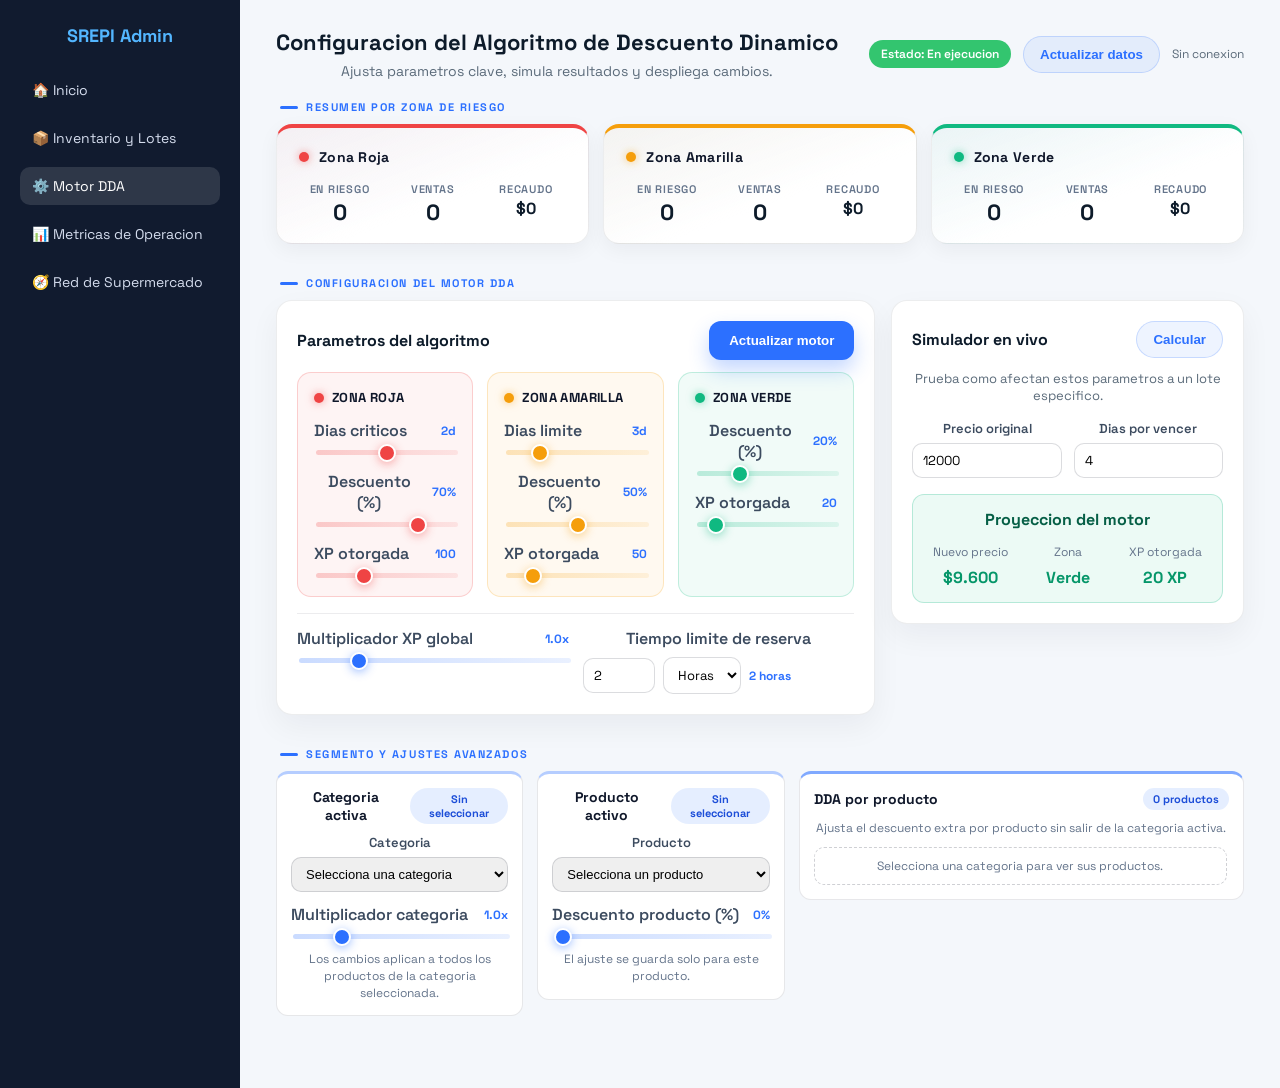
==== commit 53f8b93f: "fix: Ajustes visuales panel admin" ====
--- a/frontend/views/admin.html
+++ b/frontend/views/admin.html
@@ -20,6 +20,8 @@
         </aside>
 
         <main class="admin-main">
+
+            <!-- ── TOPBAR ─────────────────────────────────────── -->
             <header class="admin-topbar">
                 <div>
                     <p class="admin-title">Configuracion del Algoritmo de Descuento Dinamico</p>
@@ -27,215 +29,303 @@
                 </div>
                 <div class="admin-status">
                     <span class="status-pill">Estado: En ejecucion</span>
-                    <button class="btn-secundario" id="dashboard-refresh">Actualizar</button>
+                    <button class="btn-secundario" id="dashboard-refresh">Actualizar datos</button>
                     <span id="dashboard-estado" class="estado-guardado"></span>
                 </div>
             </header>
 
-            <section class="admin-stats">
-                <div class="stat-card">
-                    <span class="stat-label">Productos en riesgo</span>
-                    <span class="stat-value" id="riesgo-total">0</span>
-                </div>
-                <div class="stat-card">
-                    <span class="stat-label">Productos vendidos</span>
-                    <span class="stat-value" id="ventas-total">0</span>
-                </div>
-                <div class="stat-card">
-                    <span class="stat-label">Recaudo total</span>
-                    <span class="stat-value" id="recaudo-total">$0</span>
-                </div>
+            <!-- ── SECCION 1: RESUMEN SUPERIOR ───────────────── -->
+            <section class="overview-section">
+                <div class="section-eyebrow">Resumen por zona de riesgo</div>
+                <div class="overview-grid">
+
+                    <div class="zone-kpi-card zone-kpi-roja">
+                        <div class="zone-kpi-header">
+                            <span class="zone-dot zone-dot-roja"></span>
+                            <span class="zone-kpi-title">Zona Roja</span>
+                        </div>
+                        <div class="zone-kpi-metrics">
+                            <div class="zone-kpi-metric">
+                                <span class="zone-kpi-label">En riesgo</span>
+                                <span class="zone-kpi-value" id="riesgo-roja">0</span>
+                            </div>
+                            <div class="zone-kpi-metric">
+                                <span class="zone-kpi-label">Ventas</span>
+                                <span class="zone-kpi-value" id="ventas-roja">0</span>
+                            </div>
+                            <div class="zone-kpi-metric">
+                                <span class="zone-kpi-label">Recaudo</span>
+                                <span class="zone-kpi-value zone-kpi-value-sm" id="recaudo-roja">$0</span>
+                            </div>
+                        </div>
+                    </div>
+
+                    <div class="zone-kpi-card zone-kpi-amarilla">
+                        <div class="zone-kpi-header">
+                            <span class="zone-dot zone-dot-amarilla"></span>
+                            <span class="zone-kpi-title">Zona Amarilla</span>
+                        </div>
+                        <div class="zone-kpi-metrics">
+                            <div class="zone-kpi-metric">
+                                <span class="zone-kpi-label">En riesgo</span>
+                                <span class="zone-kpi-value" id="riesgo-amarilla">0</span>
+                            </div>
+                            <div class="zone-kpi-metric">
+                                <span class="zone-kpi-label">Ventas</span>
+                                <span class="zone-kpi-value" id="ventas-amarilla">0</span>
+                            </div>
+                            <div class="zone-kpi-metric">
+                                <span class="zone-kpi-label">Recaudo</span>
+                                <span class="zone-kpi-value zone-kpi-value-sm" id="recaudo-amarilla">$0</span>
+                            </div>
+                        </div>
+                    </div>
+
+                    <div class="zone-kpi-card zone-kpi-verde">
+                        <div class="zone-kpi-header">
+                            <span class="zone-dot zone-dot-verde"></span>
+                            <span class="zone-kpi-title">Zona Verde</span>
+                        </div>
+                        <div class="zone-kpi-metrics">
+                            <div class="zone-kpi-metric">
+                                <span class="zone-kpi-label">En riesgo</span>
+                                <span class="zone-kpi-value" id="riesgo-verde">0</span>
+                            </div>
+                            <div class="zone-kpi-metric">
+                                <span class="zone-kpi-label">Ventas</span>
+                                <span class="zone-kpi-value" id="ventas-verde">0</span>
+                            </div>
+                            <div class="zone-kpi-metric">
+                                <span class="zone-kpi-label">Recaudo</span>
+                                <span class="zone-kpi-value zone-kpi-value-sm" id="recaudo-verde">$0</span>
+                            </div>
+                        </div>
+                    </div>
+
+                </div>
+                <span id="riesgo-total" style="display:none">0</span>
+                <span id="ventas-total" style="display:none">0</span>
+                <span id="recaudo-total" style="display:none">$0</span>
             </section>
 
-            <section class="admin-panels">
-                <div class="panel-card">
-                    <div class="panel-header">
-                        <h3>Parametros del algoritmo</h3>
-                        <div class="panel-actions">
-                            <span id="guardar-estado" class="estado-guardado"></span>
-                            <button class="btn-primario" id="guardar-config">Actualizar motor</button>
-                        </div>
-                    </div>
-
-                    <div class="param-grid">
+            <!-- ── SECCION 2: PARAMETROS + SIMULADOR ─────────── -->
+            <section class="config-section">
+                <div class="section-eyebrow">Configuracion del motor DDA</div>
+                <div class="config-row">
+
+                    <!-- Parametros -->
+                    <div class="panel-card params-panel">
+                        <div class="panel-header">
+                            <h3>Parametros del algoritmo</h3>
+                            <div class="panel-actions">
+                                <span id="guardar-estado" class="estado-guardado"></span>
+                                <button class="btn-primario" id="guardar-config">Actualizar motor</button>
+                            </div>
+                        </div>
+
+                        <div class="zone-params-grid">
+                            <div class="zone-card zone-roja">
+                                <div class="zone-card-title">
+                                    <span class="zone-dot zone-dot-roja"></span>
+                                    Zona Roja
+                                </div>
+                                <label class="slider-field">
+                                    <div class="slider-field-header">
+                                        <span class="param-label">Dias criticos</span>
+                                        <span class="param-value" id="dda-roja-dias-val">2d</span>
+                                    </div>
+                                    <input type="range" id="dda-roja-dias" value="2" min="1" max="3" step="1" class="slider-roja">
+                                </label>
+                                <label class="slider-field">
+                                    <div class="slider-field-header">
+                                        <span class="param-label">Descuento (%)</span>
+                                        <span class="param-value" id="dda-desc-roja-val">70%</span>
+                                    </div>
+                                    <input type="range" id="dda-desc-roja" value="70" min="10" max="90" step="1" class="slider-roja">
+                                </label>
+                                <label class="slider-field">
+                                    <div class="slider-field-header">
+                                        <span class="param-label">XP otorgada</span>
+                                        <span class="param-value" id="xp-roja-val">100</span>
+                                    </div>
+                                    <input type="range" id="xp-roja" value="100" min="10" max="300" step="10" class="slider-roja">
+                                </label>
+                            </div>
+
+                            <div class="zone-card zone-amarilla">
+                                <div class="zone-card-title">
+                                    <span class="zone-dot zone-dot-amarilla"></span>
+                                    Zona Amarilla
+                                </div>
+                                <label class="slider-field">
+                                    <div class="slider-field-header">
+                                        <span class="param-label">Dias limite</span>
+                                        <span class="param-value" id="dda-amarilla-dias-val">3d</span>
+                                    </div>
+                                    <input type="range" id="dda-amarilla-dias" value="3" min="2" max="7" step="1" class="slider-amarilla">
+                                </label>
+                                <label class="slider-field">
+                                    <div class="slider-field-header">
+                                        <span class="param-label">Descuento (%)</span>
+                                        <span class="param-value" id="dda-desc-amarilla-val">50%</span>
+                                    </div>
+                                    <input type="range" id="dda-desc-amarilla" value="50" min="10" max="90" step="1" class="slider-amarilla">
+                                </label>
+                                <label class="slider-field">
+                                    <div class="slider-field-header">
+                                        <span class="param-label">XP otorgada</span>
+                                        <span class="param-value" id="xp-amarilla-val">50</span>
+                                    </div>
+                                    <input type="range" id="xp-amarilla" value="50" min="10" max="300" step="10" class="slider-amarilla">
+                                </label>
+                            </div>
+
+                            <div class="zone-card zone-verde">
+                                <div class="zone-card-title">
+                                    <span class="zone-dot zone-dot-verde"></span>
+                                    Zona Verde
+                                </div>
+                                <label class="slider-field">
+                                    <div class="slider-field-header">
+                                        <span class="param-label">Descuento (%)</span>
+                                        <span class="param-value" id="dda-desc-verde-val">20%</span>
+                                    </div>
+                                    <input type="range" id="dda-desc-verde" value="20" min="5" max="60" step="1" class="slider-verde">
+                                </label>
+                                <label class="slider-field">
+                                    <div class="slider-field-header">
+                                        <span class="param-label">XP otorgada</span>
+                                        <span class="param-value" id="xp-verde-val">20</span>
+                                    </div>
+                                    <input type="range" id="xp-verde" value="20" min="5" max="200" step="5" class="slider-verde">
+                                </label>
+                            </div>
+                        </div>
+
+                        <div class="extra-params-row">
+                            <div class="extra-param-block">
+                                <label class="slider-field">
+                                    <div class="slider-field-header">
+                                        <span class="param-label">Multiplicador XP global</span>
+                                        <span class="param-value" id="xp-multiplicador-val">1.0x</span>
+                                    </div>
+                                    <input type="range" id="xp-multiplicador" value="1.0" min="0.5" max="3" step="0.1" class="slider-accent">
+                                </label>
+                            </div>
+                            <div class="extra-param-block extra-param-reserva">
+                                <span class="param-label">Tiempo limite de reserva</span>
+                                <div class="reserva-inline">
+                                    <input type="number" id="dda-reserva-valor" value="2" min="1" max="24" step="1">
+                                    <select id="dda-reserva-unidad">
+                                        <option value="horas">Horas</option>
+                                        <option value="dias">Dias</option>
+                                    </select>
+                                    <span class="param-value" id="dda-reserva-valor-val">2 horas</span>
+                                </div>
+                            </div>
+                        </div>
+                    </div>
+
+                    <!-- Simulador -->
+                    <div class="sim-panel panel-card">
+                        <div class="panel-header">
+                            <h3>Simulador en vivo</h3>
+                            <button class="btn-secundario" type="button" id="simulador-btn">Calcular</button>
+                        </div>
+                        <p class="panel-sub">Prueba como afectan estos parametros a un lote especifico.</p>
+                        <div class="sim-inputs">
+                            <label class="param-field">
+                                <span class="param-label">Precio original</span>
+                                <input type="number" id="preview-precio" value="12000" min="1000" step="500">
+                            </label>
+                            <label class="param-field">
+                                <span class="param-label">Dias por vencer</span>
+                                <input type="number" id="preview-dias" value="4" min="1" step="1">
+                            </label>
+                        </div>
+                        <div class="resultado-card resultado-card-verde" id="resultado-card">
+                            <p class="resultado-title">Proyeccion del motor</p>
+                            <div class="resultado-grid">
+                                <div>
+                                    <span class="muted">Nuevo precio</span>
+                                    <p class="resultado-value" id="preview-precio-oferta">$0</p>
+                                </div>
+                                <div>
+                                    <span class="muted">Zona</span>
+                                    <p class="resultado-value" id="preview-zona">-</p>
+                                </div>
+                                <div>
+                                    <span class="muted">XP otorgada</span>
+                                    <p class="resultado-value" id="preview-xp">0 XP</p>
+                                </div>
+                            </div>
+                        </div>
+                    </div>
+
+                </div>
+            </section>
+
+            <!-- ── SECCION 3: SEGMENTO Y AJUSTES ─────────────── -->
+            <section class="segmento-section">
+                <div class="section-eyebrow">Segmento y ajustes avanzados</div>
+                <div class="segmento-row">
+
+                    <div class="segment-card">
+                        <div class="segment-card-header">
+                            <h5>Categoria activa</h5>
+                            <span class="segment-tag" id="segmento-categoria-actual">Sin seleccionar</span>
+                        </div>
                         <label class="param-field">
-                            <span class="param-label">Zona roja (dias)</span>
-                            <div class="param-control">
-                                <input type="number" id="dda-roja-dias" value="2" min="1" max="3" step="1">
-                                <span class="param-value" id="dda-roja-dias-val">2d</span>
-                            </div>
+                            <span class="param-label">Categoria</span>
+                            <select id="categoria-select">
+                                <option value="">Selecciona una categoria</option>
+                            </select>
                         </label>
+                        <label class="slider-field">
+                            <div class="slider-field-header">
+                                <span class="param-label">Multiplicador categoria</span>
+                                <span class="param-value" id="categoria-multiplicador-val">1.0x</span>
+                            </div>
+                            <input type="range" id="categoria-multiplicador" value="1.0" min="0.5" max="3" step="0.1" class="slider-accent">
+                        </label>
+                        <p class="segment-note">Los cambios aplican a todos los productos de la categoria seleccionada.</p>
+                    </div>
+
+                    <div class="segment-card">
+                        <div class="segment-card-header">
+                            <h5>Producto activo</h5>
+                            <span class="segment-tag" id="segmento-producto-actual">Sin seleccionar</span>
+                        </div>
                         <label class="param-field">
-                            <span class="param-label">Zona amarilla (dias)</span>
-                            <div class="param-control">
-                                <input type="number" id="dda-amarilla-dias" value="3" min="2" max="7" step="1">
-                                <span class="param-value" id="dda-amarilla-dias-val">3d</span>
-                            </div>
+                            <span class="param-label">Producto</span>
+                            <select id="producto-select">
+                                <option value="">Selecciona un producto</option>
+                            </select>
                         </label>
-                        <label class="param-field">
-                            <span class="param-label">Descuento max permitido (%)</span>
-                            <div class="param-control">
-                                <input type="number" id="dda-desc-roja" value="70" min="10" max="90" step="1">
-                                <span class="param-value" id="dda-desc-roja-val">70%</span>
-                            </div>
+                        <label class="slider-field">
+                            <div class="slider-field-header">
+                                <span class="param-label">Descuento producto (%)</span>
+                                <span class="param-value" id="producto-descuento-val">0%</span>
+                            </div>
+                            <input type="range" id="producto-descuento" value="0" min="0" max="40" step="1" class="slider-accent">
                         </label>
-                        <label class="param-field">
-                            <span class="param-label">Descuento zona amarilla (%)</span>
-                            <div class="param-control">
-                                <input type="number" id="dda-desc-amarilla" value="50" min="10" max="90" step="1">
-                                <span class="param-value" id="dda-desc-amarilla-val">50%</span>
-                            </div>
-                        </label>
-                        <label class="param-field">
-                            <span class="param-label">Descuento zona verde (%)</span>
-                            <div class="param-control">
-                                <input type="number" id="dda-desc-verde" value="20" min="5" max="60" step="1">
-                                <span class="param-value" id="dda-desc-verde-val">20%</span>
-                            </div>
-                        </label>
-                        <label class="param-field">
-                            <span class="param-label">Multiplicador XP</span>
-                            <div class="param-control">
-                                <input type="number" id="xp-multiplicador" value="1.0" min="0.5" max="3" step="0.1">
-                                <span class="param-value" id="xp-multiplicador-val">1.0x</span>
-                            </div>
-                        </label>
-                        <label class="param-field param-field-wide">
-                            <span class="param-label">Tiempo limite reserva</span>
-                            <div class="param-inline">
-                                <input type="number" id="dda-reserva-valor" value="2" min="1" max="24" step="1">
-                                <select id="dda-reserva-unidad">
-                                    <option value="horas">Horas</option>
-                                    <option value="dias">Dias</option>
-                                </select>
-                                <span class="param-value" id="dda-reserva-valor-val">2 horas</span>
-                            </div>
-                        </label>
-                    </div>
-
-                    <div class="segmento-block">
-                        <h4>Segmento y ajustes avanzados</h4>
-                        <div class="segmento-grid">
-                            <div class="segment-card">
-                                <div class="segment-card-header">
-                                    <h5>Categoria activa</h5>
-                                    <span class="segment-tag" id="segmento-categoria-actual">Sin seleccionar</span>
-                                </div>
-                                <label class="param-field">
-                                    <span class="param-label">Categoria</span>
-                                    <select id="categoria-select">
-                                        <option value="">Selecciona una categoria</option>
-                                    </select>
-                                </label>
-                                <label class="param-field">
-                                    <span class="param-label">Multiplicador categoria</span>
-                                    <input type="number" id="categoria-multiplicador" value="1.0" min="0.5" max="3" step="0.1">
-                                </label>
-                                <p class="segment-note">Los cambios aplican a todos los productos de la categoria seleccionada.</p>
-                            </div>
-                            <div class="segment-card">
-                                <div class="segment-card-header">
-                                    <h5>Producto activo</h5>
-                                    <span class="segment-tag" id="segmento-producto-actual">Sin seleccionar</span>
-                                </div>
-                                <label class="param-field">
-                                    <span class="param-label">Producto</span>
-                                    <select id="producto-select">
-                                        <option value="">Selecciona un producto</option>
-                                    </select>
-                                </label>
-                                <label class="param-field">
-                                    <span class="param-label">Descuento producto (%)</span>
-                                    <input type="number" id="producto-descuento" value="0" min="-20" max="40" step="1">
-                                </label>
-                                <p class="segment-note">El ajuste se guarda solo para este producto.</p>
-                            </div>
-                            <div class="segment-card segment-card-wide">
-                                <div class="segment-card-header">
-                                    <h5>XP por zona</h5>
-                                </div>
-                                <div class="segment-xp-grid">
-                                    <label class="param-field">
-                                        <span class="param-label">XP roja</span>
-                                        <input type="number" id="xp-roja" value="100" min="10" step="10">
-                                    </label>
-                                    <label class="param-field">
-                                        <span class="param-label">XP amarilla</span>
-                                        <input type="number" id="xp-amarilla" value="50" min="10" step="10">
-                                    </label>
-                                    <label class="param-field">
-                                        <span class="param-label">XP verde</span>
-                                        <input type="number" id="xp-verde" value="20" min="5" step="5">
-                                    </label>
-                                </div>
-                            </div>
-                        </div>
-                    </div>
-                </div>
-
-                <div class="panel-card">
-                    <div class="panel-header">
-                        <h3>Simulador en vivo</h3>
-                        <button class="btn-secundario" type="button" id="simulador-btn">Calcular simulacion</button>
-                    </div>
-                    <p class="panel-sub">Prueba como afectan estos parametros a un lote especifico.</p>
-                    <div class="sim-grid">
-                        <label class="param-field">
-                            <span class="param-label">Precio original del producto</span>
-                            <input type="number" id="preview-precio" value="12000" min="1000" step="500">
-                        </label>
-                        <label class="param-field">
-                            <span class="param-label">Dias restantes para vencer</span>
-                            <input type="number" id="preview-dias" value="4" min="1" step="1">
-                        </label>
-                    </div>
-                    <div class="resultado-card">
-                        <p class="resultado-title">Proyeccion del motor</p>
-                        <div class="resultado-grid">
-                            <div>
-                                <span class="muted">Nuevo precio</span>
-                                <p class="resultado-value" id="preview-precio-oferta">$0</p>
-                            </div>
-                            <div>
-                                <span class="muted">Descuento aplicado</span>
-                                <p class="resultado-value" id="preview-zona">-</p>
-                            </div>
-                            <div>
-                                <span class="muted">XP otorgada</span>
-                                <p class="resultado-value" id="preview-xp">0 XP</p>
-                            </div>
-                        </div>
-                    </div>
+                        <p class="segment-note">El ajuste se guarda solo para este producto.</p>
+                    </div>
+
+                    <div class="segment-card segment-card-list">
+                        <div class="segment-card-header">
+                            <h5>DDA por producto</h5>
+                            <span class="segment-tag" id="segmento-productos-total">0 productos</span>
+                        </div>
+                        <p class="segment-note">Ajusta el descuento extra por producto sin salir de la categoria activa.</p>
+                        <div class="producto-dda-list" id="producto-dda-list">
+                            <p class="producto-dda-empty">Selecciona una categoria para ver sus productos.</p>
+                        </div>
+                    </div>
+
                 </div>
             </section>
 
-            <section class="admin-detail">
-                <div class="panel-card">
-                    <div class="panel-header">
-                        <h3>Resumen por etapa de riesgo</h3>
-                    </div>
-                    <div class="risk-grid">
-                        <div class="risk-row">
-                            <span class="risk-label">Roja (≤2 dias)</span>
-                            <span class="risk-value" id="riesgo-roja">0</span>
-                            <span class="risk-value" id="ventas-roja">0</span>
-                            <span class="risk-value" id="recaudo-roja">$0</span>
-                        </div>
-                        <div class="risk-row">
-                            <span class="risk-label">Amarilla (≤3 dias)</span>
-                            <span class="risk-value" id="riesgo-amarilla">0</span>
-                            <span class="risk-value" id="ventas-amarilla">0</span>
-                            <span class="risk-value" id="recaudo-amarilla">$0</span>
-                        </div>
-                        <div class="risk-row">
-                            <span class="risk-label">Verde (≥4 dias)</span>
-                            <span class="risk-value" id="riesgo-verde">0</span>
-                            <span class="risk-value" id="ventas-verde">0</span>
-                            <span class="risk-value" id="recaudo-verde">$0</span>
-                        </div>
-                    </div>
-                </div>
-            </section>
         </main>
     </div>
 
--- a/frontend/css/style.css
+++ b/frontend/css/style.css
@@ -512,7 +512,6 @@
         grid-template-columns: 1fr;
     }
 
-
     .admin-shell {
         grid-template-columns: 1fr;
     }
@@ -534,20 +533,26 @@
         align-items: flex-start;
     }
 
-    .admin-stats,
-    .admin-panels,
-    .param-grid,
-    .segmento-grid,
-    .sim-grid,
-    .resultado-grid {
+    .overview-grid,
+    .config-row,
+    .segmento-row,
+    .zone-params-grid,
+    .extra-params-row,
+    .sim-inputs,
+    .resultado-grid,
+    .zone-kpi-metrics {
         grid-template-columns: 1fr;
     }
 
-    .risk-row {
+    .risk-value {
         grid-template-columns: 1fr;
-        gap: 6px;
     }
-}
+
+    .segment-card-wide {
+        grid-column: auto;
+    }
+}
+
 
 .dda-reserva-row {
     display: flex;
@@ -664,21 +669,6 @@
     margin-bottom: 24px;
 }
 
-.stat-card {
-    background: #fff;
-    border-radius: 14px;
-    padding: 16px 18px;
-    border: 1px solid rgba(17, 27, 47, 0.08);
-    box-shadow: 0 10px 24px rgba(15, 23, 42, 0.06);
-}
-
-.stat-label {
-    font-size: 12px;
-    color: var(--muted);
-    text-transform: uppercase;
-    letter-spacing: 0.08em;
-}
-
 .stat-value {
     display: block;
     margin-top: 8px;
@@ -692,6 +682,750 @@
     grid-template-columns: minmax(0, 1.2fr) minmax(0, 0.9fr);
     gap: 20px;
     margin-bottom: 24px;
+}
+
+/* =============================================
+   SECTION STRUCTURE & EYEBROWS
+   ============================================= */
+
+.overview-section,
+.config-section,
+.segmento-section {
+    margin-bottom: 32px;
+}
+
+.section-eyebrow {
+    font-size: 11px;
+    font-weight: 700;
+    text-transform: uppercase;
+    letter-spacing: 0.14em;
+    color: #2c70ff;
+    margin-bottom: 10px;
+    padding-left: 4px;
+    display: flex;
+    align-items: center;
+    gap: 8px;
+}
+
+.section-eyebrow::before {
+    content: '';
+    display: inline-block;
+    width: 18px;
+    height: 3px;
+    border-radius: 99px;
+    background: #2c70ff;
+    flex-shrink: 0;
+}
+
+/* =============================================
+   SECCION 1: OVERVIEW — ZONE KPI CARDS
+   ============================================= */
+
+.overview-grid {
+    display: grid;
+    grid-template-columns: repeat(3, minmax(0, 1fr));
+    gap: 14px;
+    align-items: stretch;
+}
+
+.zone-kpi-card {
+    background: #fff;
+    border-radius: 16px;
+    padding: 20px 22px;
+    border: 1px solid rgba(17, 27, 47, 0.08);
+    box-shadow: 0 6px 20px rgba(15, 23, 42, 0.05);
+    display: flex;
+    flex-direction: column;
+    gap: 16px;
+    border-top: 4px solid transparent;
+}
+
+.zone-kpi-roja    { border-top-color: #ef4444; background: linear-gradient(160deg, rgba(239,68,68,0.04) 0%, #fff 60%); }
+.zone-kpi-amarilla { border-top-color: #f59e0b; background: linear-gradient(160deg, rgba(245,158,11,0.04) 0%, #fff 60%); }
+.zone-kpi-verde   { border-top-color: #10b981; background: linear-gradient(160deg, rgba(16,185,129,0.04) 0%, #fff 60%); }
+
+.zone-kpi-header {
+    display: flex;
+    align-items: center;
+    gap: 10px;
+}
+
+.zone-kpi-title {
+    font-size: 14px;
+    font-weight: 700;
+    color: #0f172a;
+    letter-spacing: 0.02em;
+}
+
+.zone-kpi-metrics {
+    display: grid;
+    grid-template-columns: repeat(3, minmax(0, 1fr));
+    gap: 12px;
+}
+
+.zone-kpi-metric {
+    display: flex;
+    flex-direction: column;
+    gap: 5px;
+}
+
+.zone-kpi-label {
+    font-size: 11px;
+    color: #64748b;
+    text-transform: uppercase;
+    letter-spacing: 0.07em;
+    font-weight: 600;
+}
+
+.zone-kpi-value {
+    font-size: 22px;
+    font-weight: 700;
+    color: #0d1b2a;
+    line-height: 1;
+}
+
+.zone-kpi-value-sm {
+    font-size: 16px;
+}
+
+/* =============================================
+   SECCION 2: CONFIG ROW (PARAMS + SIMULATOR)
+   ============================================= */
+
+.config-row {
+    display: grid;
+    grid-template-columns: minmax(0, 1.7fr) minmax(0, 1fr);
+    gap: 16px;
+    align-items: start;
+}
+
+.params-panel {
+    border-top: 3px solid #2c70ff;
+}
+
+.sim-panel {
+    border-top: 3px solid #10b981;
+    background: #f8fffc;
+}
+
+/* =============================================
+   SECCION 3: SEGMENTO
+   ============================================= */
+
+.segmento-row {
+    display: grid;
+    grid-template-columns: minmax(0, 1fr) minmax(0, 1fr) minmax(0, 1.8fr);
+    gap: 14px;
+    align-items: start;
+}
+
+.segmento-section .segment-card {
+    background: #fff;
+    border: 1px solid rgba(15, 23, 42, 0.1);
+    border-top: 3px solid rgba(44, 112, 255, 0.35);
+}
+
+.segment-card-list {
+    border-top-color: rgba(44, 112, 255, 0.6) !important;
+}
+
+/* Zone parameter cards */
+
+.zone-params-grid {
+    display: grid;
+    grid-template-columns: repeat(3, minmax(0, 1fr));
+    gap: 14px;
+    margin-bottom: 16px;
+}
+
+.zone-card {
+    border-radius: 14px;
+    padding: 16px;
+    display: flex;
+    flex-direction: column;
+    gap: 14px;
+}
+
+.zone-roja {
+    background: rgba(239, 68, 68, 0.06);
+    border: 1px solid rgba(239, 68, 68, 0.22);
+}
+
+.zone-amarilla {
+    background: rgba(245, 158, 11, 0.06);
+    border: 1px solid rgba(245, 158, 11, 0.22);
+}
+
+.zone-verde {
+    background: rgba(16, 185, 129, 0.06);
+    border: 1px solid rgba(16, 185, 129, 0.22);
+}
+
+.zone-card-title {
+    display: flex;
+    align-items: center;
+    gap: 8px;
+    font-size: 12px;
+    font-weight: 700;
+    color: #0f172a;
+    letter-spacing: 0.05em;
+    text-transform: uppercase;
+}
+
+.zone-dot {
+    width: 10px;
+    height: 10px;
+    border-radius: 50%;
+    flex-shrink: 0;
+}
+
+.zone-dot-roja    { background: #ef4444; box-shadow: 0 0 8px rgba(239,68,68,0.55); }
+.zone-dot-amarilla { background: #f59e0b; box-shadow: 0 0 8px rgba(245,158,11,0.55); }
+.zone-dot-verde   { background: #10b981; box-shadow: 0 0 8px rgba(16,185,129,0.55); }
+
+/* Extra params row */
+
+.extra-params-row {
+    display: grid;
+    grid-template-columns: repeat(2, minmax(0, 1fr));
+    gap: 14px;
+    padding-top: 14px;
+    border-top: 1px solid rgba(15, 23, 42, 0.08);
+}
+
+.extra-param-block {
+    display: flex;
+    flex-direction: column;
+    gap: 8px;
+}
+
+.extra-param-reserva {
+    justify-content: center;
+}
+
+.reserva-inline {
+    display: flex;
+    align-items: center;
+    gap: 8px;
+    flex-wrap: wrap;
+}
+
+.reserva-inline input[type="number"] {
+    width: 72px;
+    padding: 8px 10px;
+    border-radius: 10px;
+    border: 1px solid rgba(15, 23, 42, 0.15);
+    font-size: 13px;
+    font-family: inherit;
+}
+
+.reserva-inline select {
+    padding: 8px 10px;
+    border-radius: 10px;
+    border: 1px solid rgba(15, 23, 42, 0.15);
+    font-size: 13px;
+    font-family: inherit;
+    background: #fff;
+}
+
+/* =============================================
+   SLIDER FIELDS
+   ============================================= */
+
+.slider-field {
+    display: flex;
+    flex-direction: column;
+    gap: 7px;
+    cursor: pointer;
+}
+
+.slider-field-header {
+    display: flex;
+    align-items: center;
+    justify-content: space-between;
+    gap: 8px;
+}
+
+.slider-field-spacer {
+    margin-top: 2px;
+}
+
+input[type="range"] {
+    width: 100%;
+    appearance: none;
+    -webkit-appearance: none;
+    height: 5px;
+    border-radius: 999px;
+    background: rgba(15, 23, 42, 0.12);
+    outline: none;
+    cursor: pointer;
+    padding: 0;
+}
+
+input[type="range"].slider-roja {
+    background: linear-gradient(to right, rgba(239,68,68,0.25), rgba(239,68,68,0.1));
+}
+input[type="range"].slider-amarilla {
+    background: linear-gradient(to right, rgba(245,158,11,0.25), rgba(245,158,11,0.1));
+}
+input[type="range"].slider-verde {
+    background: linear-gradient(to right, rgba(16,185,129,0.25), rgba(16,185,129,0.1));
+}
+input[type="range"].slider-accent {
+    background: linear-gradient(to right, rgba(44,112,255,0.25), rgba(44,112,255,0.1));
+}
+
+input[type="range"]::-webkit-slider-thumb {
+    -webkit-appearance: none;
+    appearance: none;
+    width: 18px;
+    height: 18px;
+    border-radius: 50%;
+    background: #2c70ff;
+    border: 2.5px solid #fff;
+    box-shadow: 0 2px 8px rgba(44, 112, 255, 0.35);
+    cursor: pointer;
+    transition: transform 0.15s ease, box-shadow 0.15s ease;
+}
+
+input[type="range"].slider-roja::-webkit-slider-thumb {
+    background: #ef4444;
+    box-shadow: 0 2px 10px rgba(239,68,68,0.45);
+}
+input[type="range"].slider-amarilla::-webkit-slider-thumb {
+    background: #f59e0b;
+    box-shadow: 0 2px 10px rgba(245,158,11,0.45);
+}
+input[type="range"].slider-verde::-webkit-slider-thumb {
+    background: #10b981;
+    box-shadow: 0 2px 10px rgba(16,185,129,0.45);
+}
+input[type="range"].slider-accent::-webkit-slider-thumb {
+    background: #2c70ff;
+    box-shadow: 0 2px 10px rgba(44,112,255,0.45);
+}
+
+input[type="range"]::-webkit-slider-thumb:hover {
+    transform: scale(1.2);
+}
+
+input[type="range"]::-moz-range-thumb {
+    width: 18px;
+    height: 18px;
+    border-radius: 50%;
+    background: #2c70ff;
+    border: 2.5px solid #fff;
+    box-shadow: 0 2px 8px rgba(44, 112, 255, 0.35);
+    cursor: pointer;
+}
+input[type="range"].slider-roja::-moz-range-thumb    { background: #ef4444; }
+input[type="range"].slider-amarilla::-moz-range-thumb { background: #f59e0b; }
+input[type="range"].slider-verde::-moz-range-thumb   { background: #10b981; }
+
+input[type="range"]::-moz-range-track {
+    height: 5px;
+    border-radius: 999px;
+    background: rgba(15, 23, 42, 0.12);
+}
+
+/* =============================================
+   SIMULATOR
+   ============================================= */
+
+.sim-panel .sim-inputs {
+    display: grid;
+    grid-template-columns: repeat(2, minmax(0, 1fr));
+    gap: 12px;
+    margin-bottom: 14px;
+}
+
+.sim-panel .param-field input {
+    width: 100%;
+    padding: 8px 10px;
+    border-radius: 10px;
+    border: 1px solid rgba(15, 23, 42, 0.15);
+    font-size: 13px;
+    font-family: inherit;
+}
+
+/* =============================================
+   PRODUCT LIST
+   ============================================= */
+
+.producto-dda-item {
+    display: grid;
+    grid-template-columns: minmax(0, 1fr) 120px;
+    gap: 10px;
+    align-items: center;
+    background: #ffffff;
+    border: 1px solid rgba(15, 23, 42, 0.1);
+    border-radius: 10px;
+    padding: 8px 10px;
+}
+
+.producto-dda-slider-wrap {
+    display: flex;
+    flex-direction: column;
+    gap: 3px;
+    align-items: flex-end;
+}
+
+.producto-dda-slider-val {
+    font-size: 11px;
+    font-weight: 700;
+    color: #2c70ff;
+}
+
+.producto-dda-item .producto-dda-input {
+    width: 100%;
+    padding: 0;
+    border: none;
+    background: transparent;
+}
+
+.producto-dda-input:focus {
+    outline: none;
+}
+
+/* Slider val display */
+#categoria-multiplicador-val,
+#producto-descuento-val {
+    font-weight: 700;
+    color: #2c70ff;
+    font-size: 12px;
+}
+
+/* =============================================
+   DDA CONFIG LAYOUT
+   ============================================= */
+
+.dda-config-section {
+    display: grid;
+    grid-template-columns: minmax(0, 1.55fr) minmax(0, 1fr);
+    gap: 20px;
+    margin-bottom: 24px;
+    align-items: start;
+}
+
+.dda-config-side {
+    display: flex;
+    flex-direction: column;
+    gap: 16px;
+}
+
+.segmento-section {
+    margin-bottom: 24px;
+}
+
+/* Zone parameter cards */
+
+.zone-params-grid {
+    display: grid;
+    grid-template-columns: repeat(3, minmax(0, 1fr));
+    gap: 14px;
+    margin-bottom: 16px;
+}
+
+.zone-card {
+    border-radius: 14px;
+    padding: 16px;
+    display: flex;
+    flex-direction: column;
+    gap: 14px;
+}
+
+.zone-roja {
+    background: rgba(239, 68, 68, 0.06);
+    border: 1px solid rgba(239, 68, 68, 0.22);
+}
+
+.zone-amarilla {
+    background: rgba(245, 158, 11, 0.06);
+    border: 1px solid rgba(245, 158, 11, 0.22);
+}
+
+.zone-verde {
+    background: rgba(16, 185, 129, 0.06);
+    border: 1px solid rgba(16, 185, 129, 0.22);
+}
+
+.zone-card-title {
+    display: flex;
+    align-items: center;
+    gap: 8px;
+    font-size: 13px;
+    font-weight: 700;
+    color: #0f172a;
+    letter-spacing: 0.03em;
+    text-transform: uppercase;
+}
+
+.zone-dot {
+    width: 10px;
+    height: 10px;
+    border-radius: 50%;
+    flex-shrink: 0;
+}
+
+.zone-dot-roja    { background: #ef4444; box-shadow: 0 0 8px rgba(239,68,68,0.55); }
+.zone-dot-amarilla { background: #f59e0b; box-shadow: 0 0 8px rgba(245,158,11,0.55); }
+.zone-dot-verde   { background: #10b981; box-shadow: 0 0 8px rgba(16,185,129,0.55); }
+
+/* Extra params row below zones */
+
+.extra-params-row {
+    display: grid;
+    grid-template-columns: repeat(2, minmax(0, 1fr));
+    gap: 14px;
+    padding-top: 14px;
+    border-top: 1px solid rgba(15, 23, 42, 0.08);
+}
+
+.extra-param-block {
+    display: flex;
+    flex-direction: column;
+    gap: 8px;
+}
+
+.extra-param-reserva {
+    justify-content: center;
+}
+
+.reserva-inline {
+    display: flex;
+    align-items: center;
+    gap: 8px;
+    flex-wrap: wrap;
+}
+
+.reserva-inline input[type="number"] {
+    width: 72px;
+    padding: 8px 10px;
+    border-radius: 10px;
+    border: 1px solid rgba(15, 23, 42, 0.15);
+    font-size: 13px;
+    font-family: inherit;
+}
+
+.reserva-inline select {
+    padding: 8px 10px;
+    border-radius: 10px;
+    border: 1px solid rgba(15, 23, 42, 0.15);
+    font-size: 13px;
+    font-family: inherit;
+    background: #fff;
+}
+
+/* =============================================
+   SLIDER FIELDS
+   ============================================= */
+
+.slider-field {
+    display: flex;
+    flex-direction: column;
+    gap: 7px;
+    cursor: pointer;
+}
+
+.slider-field-header {
+    display: flex;
+    align-items: center;
+    justify-content: space-between;
+    gap: 8px;
+}
+
+.slider-field-spacer {
+    margin-top: 2px;
+}
+
+input[type="range"] {
+    width: 100%;
+    appearance: none;
+    -webkit-appearance: none;
+    height: 5px;
+    border-radius: 999px;
+    background: rgba(15, 23, 42, 0.12);
+    outline: none;
+    cursor: pointer;
+    padding: 0;
+}
+
+input[type="range"].slider-roja {
+    background: linear-gradient(to right, rgba(239,68,68,0.25), rgba(239,68,68,0.1));
+}
+input[type="range"].slider-amarilla {
+    background: linear-gradient(to right, rgba(245,158,11,0.25), rgba(245,158,11,0.1));
+}
+input[type="range"].slider-verde {
+    background: linear-gradient(to right, rgba(16,185,129,0.25), rgba(16,185,129,0.1));
+}
+input[type="range"].slider-accent {
+    background: linear-gradient(to right, rgba(44,112,255,0.25), rgba(44,112,255,0.1));
+}
+
+input[type="range"]::-webkit-slider-thumb {
+    -webkit-appearance: none;
+    appearance: none;
+    width: 18px;
+    height: 18px;
+    border-radius: 50%;
+    background: #2c70ff;
+    border: 2.5px solid #fff;
+    box-shadow: 0 2px 8px rgba(44, 112, 255, 0.35);
+    cursor: pointer;
+    transition: transform 0.15s ease, box-shadow 0.15s ease;
+}
+
+input[type="range"].slider-roja::-webkit-slider-thumb {
+    background: #ef4444;
+    box-shadow: 0 2px 10px rgba(239,68,68,0.45);
+}
+input[type="range"].slider-amarilla::-webkit-slider-thumb {
+    background: #f59e0b;
+    box-shadow: 0 2px 10px rgba(245,158,11,0.45);
+}
+input[type="range"].slider-verde::-webkit-slider-thumb {
+    background: #10b981;
+    box-shadow: 0 2px 10px rgba(16,185,129,0.45);
+}
+input[type="range"].slider-accent::-webkit-slider-thumb {
+    background: #2c70ff;
+    box-shadow: 0 2px 10px rgba(44,112,255,0.45);
+}
+
+input[type="range"]::-webkit-slider-thumb:hover {
+    transform: scale(1.2);
+}
+
+input[type="range"]::-moz-range-thumb {
+    width: 18px;
+    height: 18px;
+    border-radius: 50%;
+    background: #2c70ff;
+    border: 2.5px solid #fff;
+    box-shadow: 0 2px 8px rgba(44, 112, 255, 0.35);
+    cursor: pointer;
+}
+
+input[type="range"].slider-roja::-moz-range-thumb {
+    background: #ef4444;
+    box-shadow: 0 2px 10px rgba(239,68,68,0.45);
+}
+input[type="range"].slider-amarilla::-moz-range-thumb {
+    background: #f59e0b;
+    box-shadow: 0 2px 10px rgba(245,158,11,0.45);
+}
+input[type="range"].slider-verde::-moz-range-thumb {
+    background: #10b981;
+    box-shadow: 0 2px 10px rgba(16,185,129,0.45);
+}
+
+input[type="range"]::-moz-range-track {
+    height: 5px;
+    border-radius: 999px;
+    background: rgba(15, 23, 42, 0.12);
+}
+
+/* =============================================
+   SIMULATOR PANEL
+   ============================================= */
+
+.sim-panel .sim-inputs {
+    display: grid;
+    grid-template-columns: repeat(2, minmax(0, 1fr));
+    gap: 12px;
+    margin-bottom: 14px;
+}
+
+.sim-panel .param-field input {
+    width: 100%;
+    padding: 8px 10px;
+    border-radius: 10px;
+    border: 1px solid rgba(15, 23, 42, 0.15);
+    font-size: 13px;
+    font-family: inherit;
+}
+
+/* =============================================
+   RISK SUMMARY (side panel)
+   ============================================= */
+
+.segment-side-panel .risk-grid {
+    display: flex;
+    flex-direction: column;
+    gap: 10px;
+}
+
+.segment-side-panel .risk-row {
+    display: flex;
+    flex-direction: column;
+    gap: 6px;
+    padding: 10px 12px;
+    border-radius: 12px;
+    background: #f7f9fc;
+}
+
+.risk-label {
+    font-weight: 700;
+    font-size: 12px;
+    text-transform: uppercase;
+    letter-spacing: 0.06em;
+}
+
+.risk-label-roja    { color: #dc2626; }
+.risk-label-amarilla { color: #d97706; }
+.risk-label-verde   { color: #059669; }
+
+.risk-metrics {
+    display: grid;
+    grid-template-columns: repeat(3, minmax(0, 1fr));
+    gap: 8px;
+}
+
+.risk-metric {
+    display: flex;
+    flex-direction: column;
+    gap: 2px;
+}
+
+.risk-metric-label {
+    font-size: 10px;
+    color: #64748b;
+    text-transform: uppercase;
+    letter-spacing: 0.05em;
+}
+
+.risk-value {
+    font-weight: 700;
+    font-size: 13px;
+    color: #0d1b2a;
+}
+
+/* =============================================
+   SEGMENTO FULL GRID
+   ============================================= */
+
+.segmento-full-grid {
+    display: grid;
+    grid-template-columns: minmax(0, 1fr) minmax(0, 1fr) minmax(0, 1.6fr);
+    gap: 14px;
+}
+
+.segment-card-list {
+    min-height: 0;
+}
+
+/* Slider in segment cards */
+.segment-card .slider-field {
+    margin-top: 2px;
+}
+
+/* Category-multiplicador display value sync */
+#categoria-multiplicador-val,
+#producto-descuento-val {
+    font-weight: 700;
+    color: #2c70ff;
+    font-size: 12px;
 }
 
 .panel-card {
@@ -789,18 +1523,178 @@
     font-size: 14px;
 }
 
+.segment-card {
+    background: #f8fbff;
+    border: 1px solid rgba(44, 112, 255, 0.16);
+    border-radius: 12px;
+    padding: 14px;
+    display: flex;
+    flex-direction: column;
+    gap: 10px;
+}
+
+.segment-card-header {
+    display: flex;
+    align-items: center;
+    justify-content: space-between;
+    gap: 10px;
+}
+
+.segment-card-header h5 {
+    margin: 0;
+    font-size: 14px;
+    color: #0f172a;
+}
+
+.segment-card-wide {
+    grid-column: span 2;
+}
+
+.segment-tag {
+    background: rgba(44, 112, 255, 0.12);
+    color: #1d4ed8;
+    font-size: 11px;
+    font-weight: 700;
+    padding: 4px 10px;
+    border-radius: 999px;
+}
+
+.segment-note {
+    margin: 0;
+    font-size: 12px;
+    color: #64748b;
+    line-height: 1.4;
+}
+
+.segment-xp-grid {
+    display: grid;
+    grid-template-columns: repeat(3, minmax(0, 1fr));
+    gap: 10px;
+}
+
+.producto-dda-list {
+    display: grid;
+    gap: 8px;
+    max-height: 260px;
+    overflow: auto;
+    padding-right: 2px;
+}
+
+.producto-dda-item {
+    display: grid;
+    grid-template-columns: minmax(0, 1fr) 120px;
+    gap: 10px;
+    align-items: center;
+    background: #ffffff;
+    border: 1px solid rgba(15, 23, 42, 0.1);
+    border-radius: 10px;
+    padding: 8px 10px;
+}
+
+.producto-dda-slider-wrap {
+    display: flex;
+    flex-direction: column;
+    gap: 3px;
+    align-items: flex-end;
+}
+
+.producto-dda-slider-val {
+    font-size: 11px;
+    font-weight: 700;
+    color: #2c70ff;
+}
+
+.producto-dda-item .producto-dda-input {
+    width: 100%;
+    padding: 0;
+    border: none;
+    background: transparent;
+}
+
+.producto-dda-item.is-selected {
+    border-color: rgba(44, 112, 255, 0.55);
+    box-shadow: 0 0 0 2px rgba(44, 112, 255, 0.14);
+}
+
+.producto-dda-item button {
+    border: none;
+    background: transparent;
+    text-align: left;
+    padding: 0;
+    color: #0f172a;
+    cursor: pointer;
+    min-width: 0;
+}
+
+.producto-dda-name {
+    display: block;
+    font-size: 13px;
+    font-weight: 600;
+    white-space: nowrap;
+    overflow: hidden;
+    text-overflow: ellipsis;
+}
+
+.producto-dda-id {
+    display: block;
+    font-size: 11px;
+    color: #64748b;
+    margin-top: 2px;
+}
+
+.producto-dda-input:focus {
+    outline: none;
+}
+
+.producto-dda-empty {
+    margin: 0;
+    font-size: 12px;
+    color: #64748b;
+    background: #ffffff;
+    border: 1px dashed rgba(15, 23, 42, 0.2);
+    border-radius: 10px;
+    padding: 10px;
+}
+
 .resultado-card {
     margin-top: 16px;
-    background: rgba(30, 200, 120, 0.08);
     border-radius: 12px;
     padding: 14px;
-    border: 1px solid rgba(30, 200, 120, 0.2);
+    border: 1px solid transparent;
+    transition: background 0.3s ease, border-color 0.3s ease;
+}
+
+.resultado-card-verde {
+    background: rgba(16, 185, 129, 0.08);
+    border-color: rgba(16, 185, 129, 0.25);
+}
+
+.resultado-card-verde .resultado-title { color: #065f46; }
+.resultado-card-verde .resultado-value { color: #059669; }
+
+.resultado-card-amarilla {
+    background: rgba(245, 158, 11, 0.09);
+    border-color: rgba(245, 158, 11, 0.3);
+}
+
+.resultado-card-amarilla .resultado-title { color: #92400e; }
+.resultado-card-amarilla .resultado-value { color: #b45309; }
+
+.resultado-card-roja {
+    background: rgba(239, 68, 68, 0.08);
+    border-color: rgba(239, 68, 68, 0.25);
+}
+
+.resultado-card-roja .resultado-title { color: #7f1d1d; }
+.resultado-card-roja .resultado-value { color: #dc2626; }
+
+.resultado-card .muted {
+    color: #64748b;
 }
 
 .resultado-title {
     margin: 0 0 10px;
     font-weight: 700;
-    color: #1a7f4c;
 }
 
 .resultado-grid {
